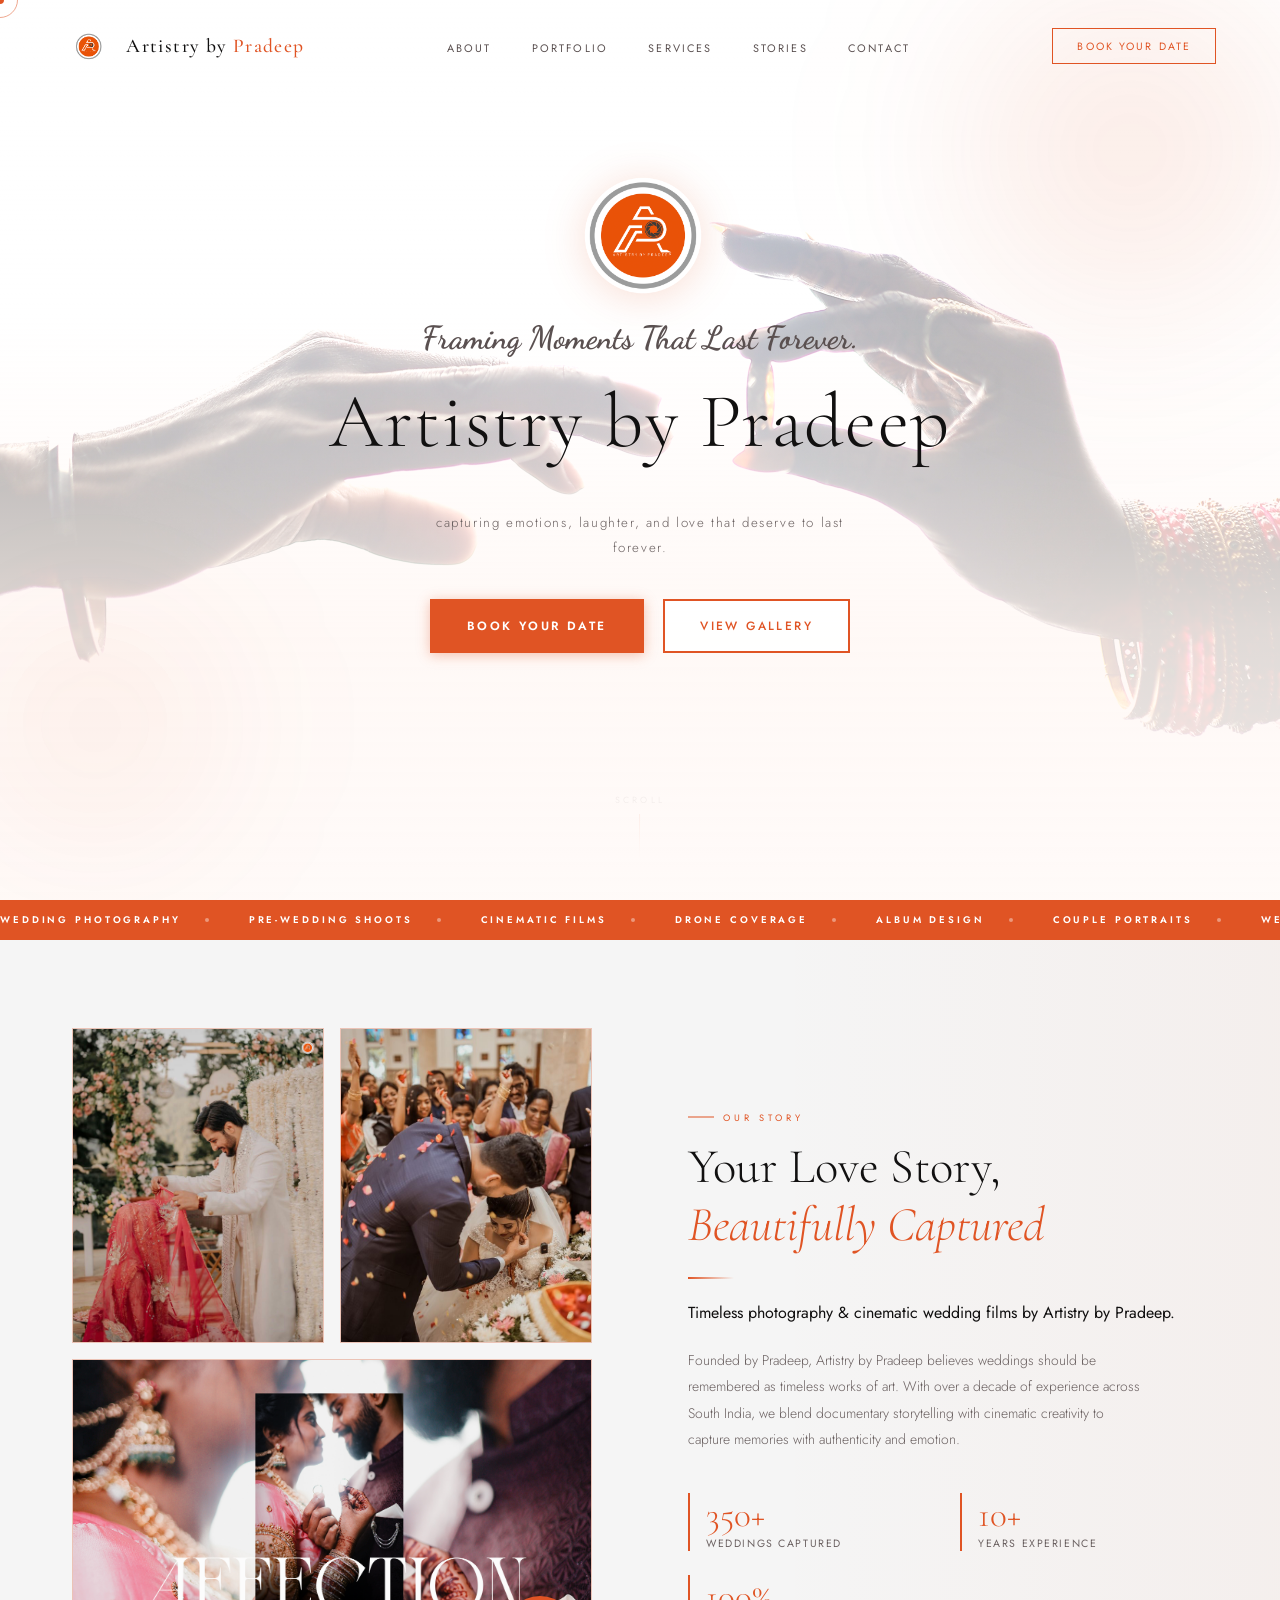
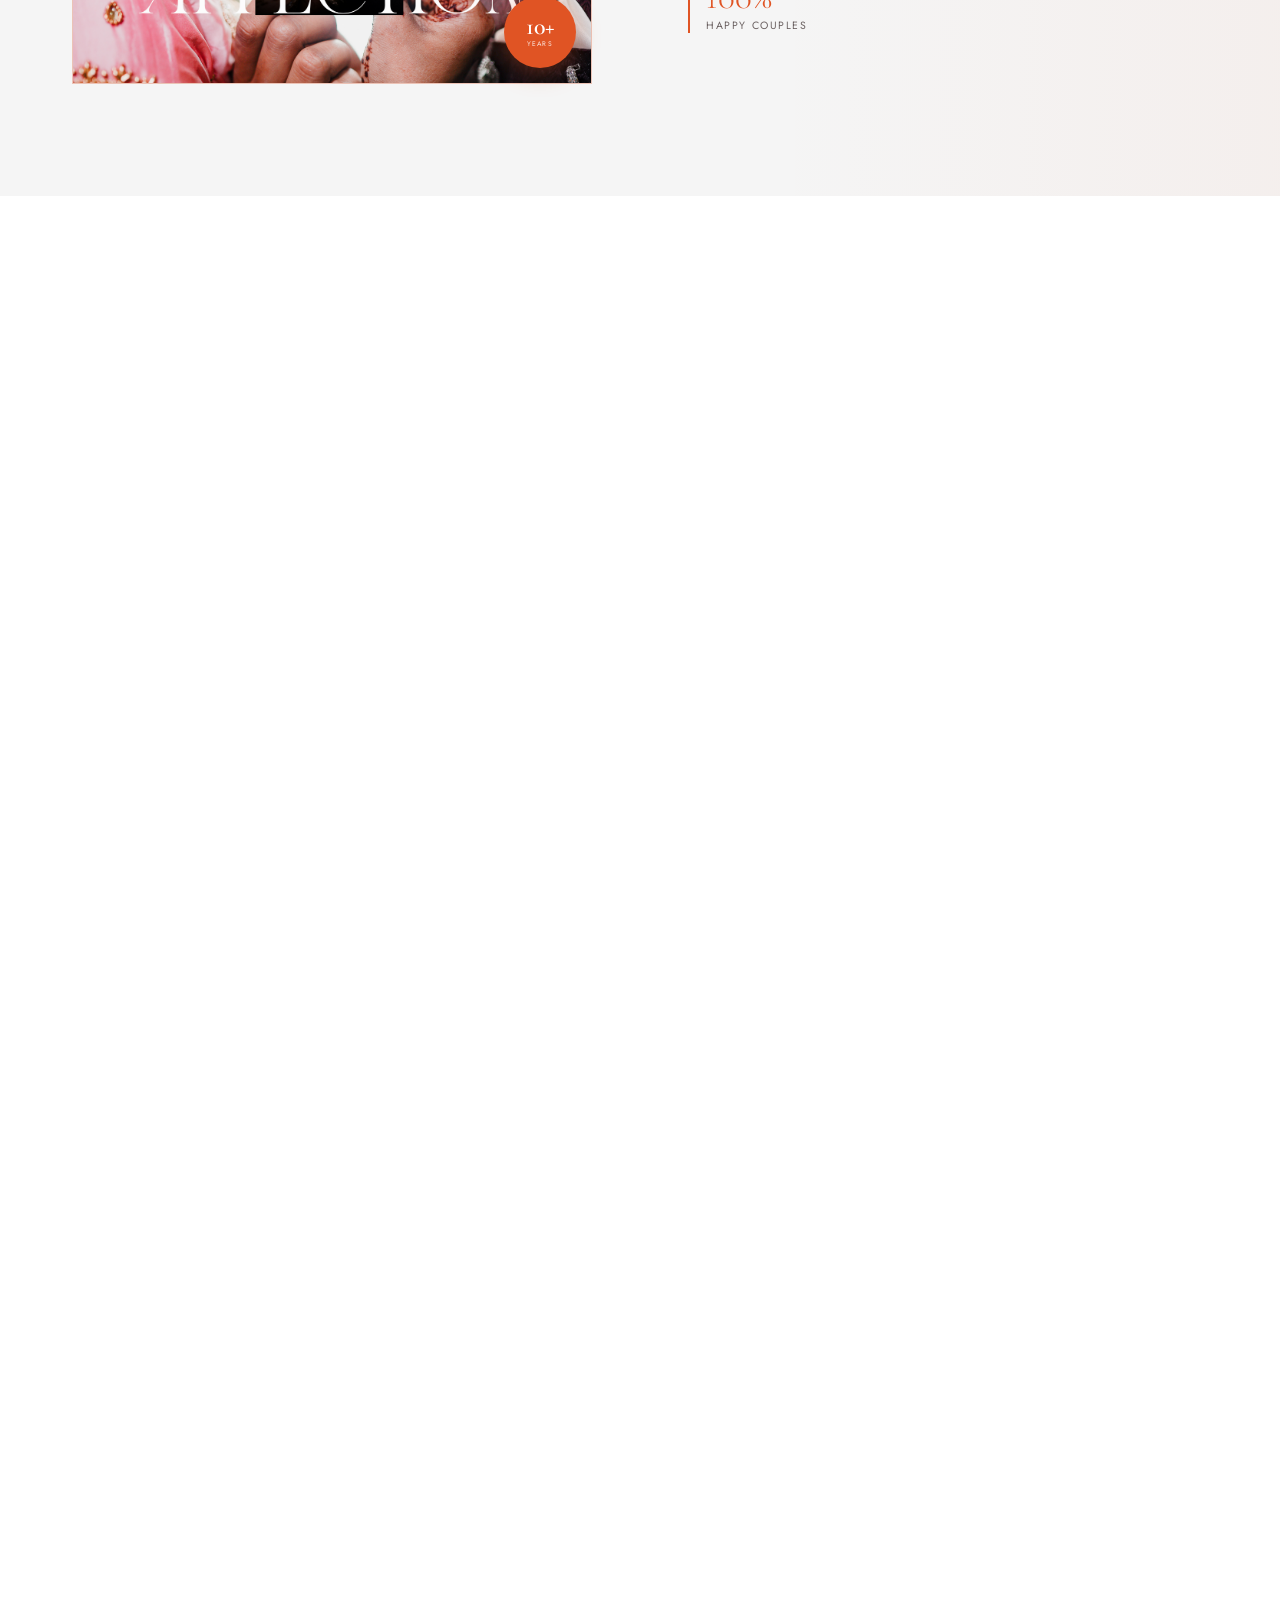
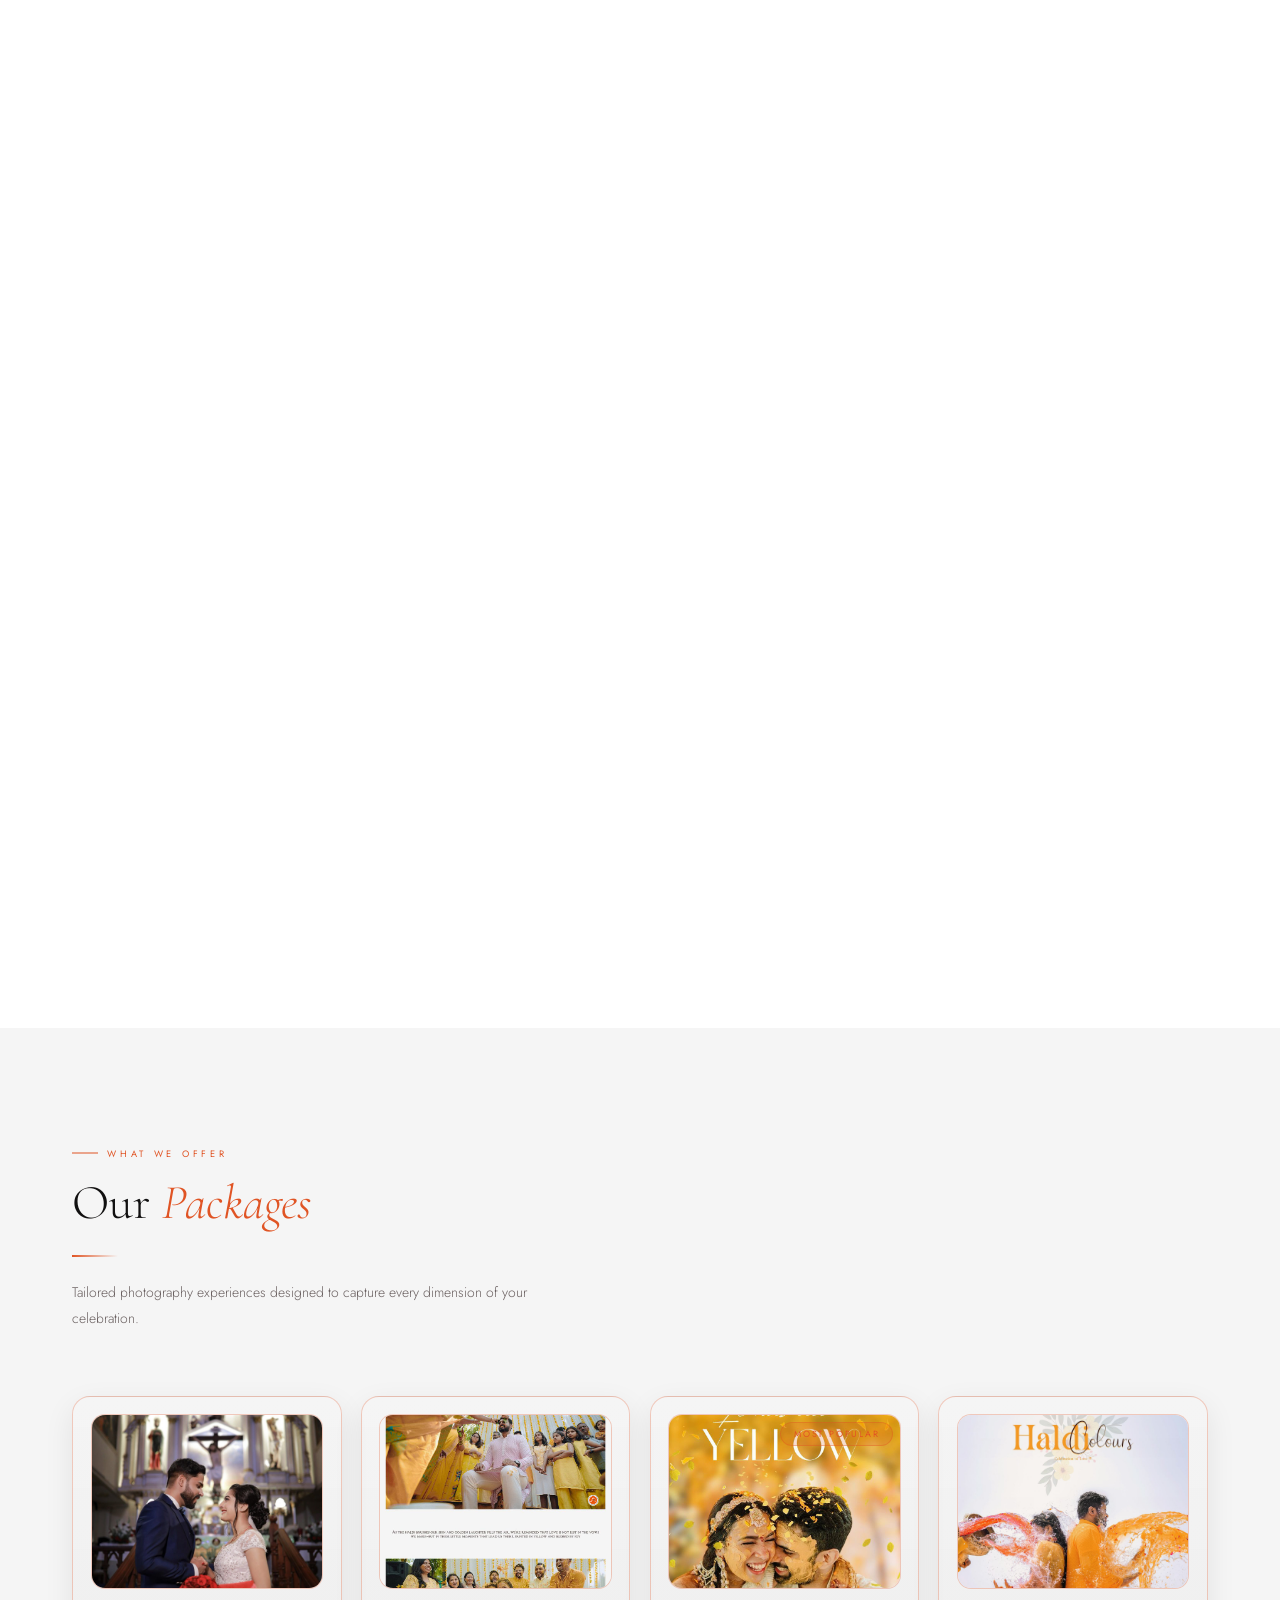
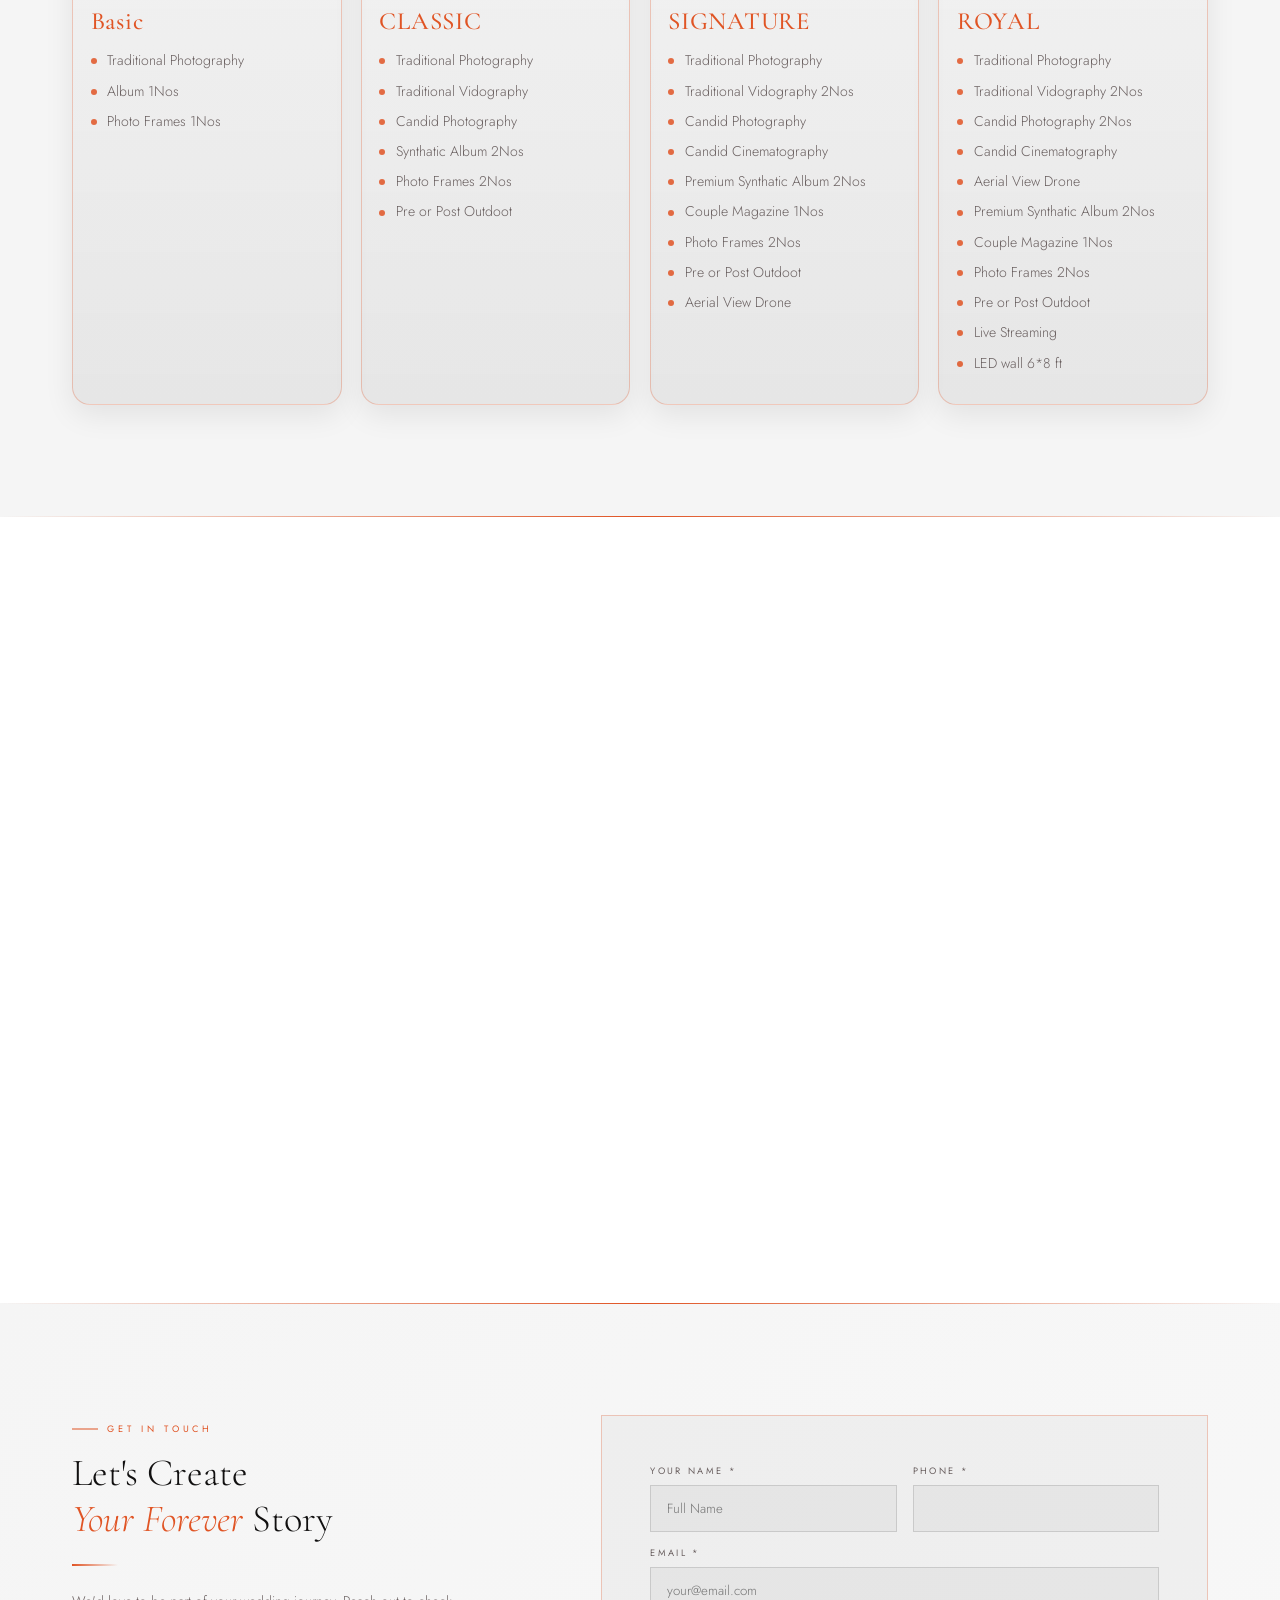
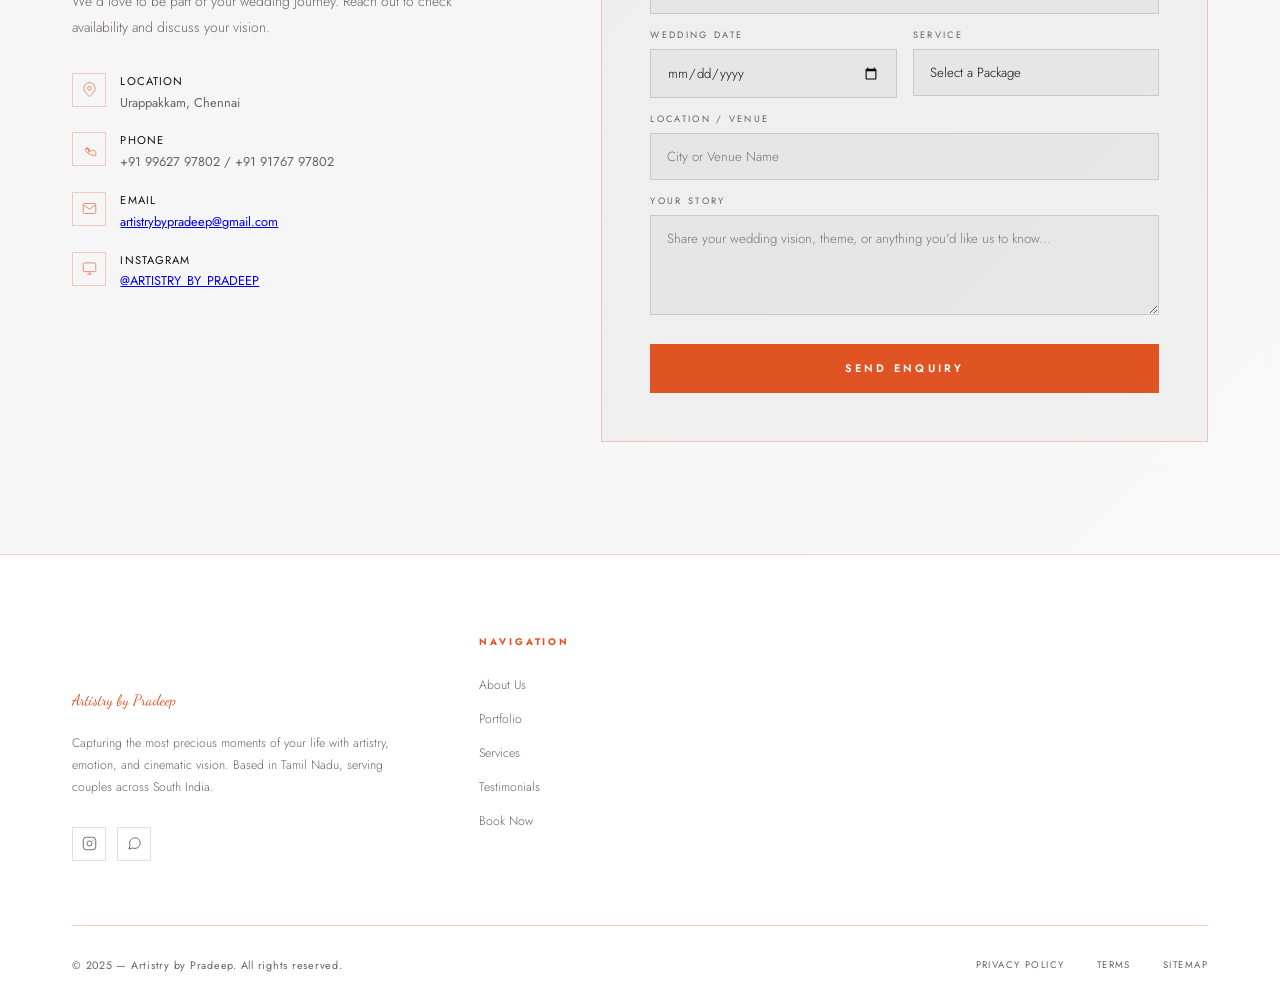
==== wedding_website/index.html @ 3c941525 "first commit" ====
<!DOCTYPE html>
<html lang="en">
<head>
  <meta charset="UTF-8"/>
  <meta name="viewport" content="width=device-width, initial-scale=1.0"/>
  <title>Artistry by Pradeep</title>
  <link rel="icon" type="image/png" href="assets/favicon-48x48.png" sizes="48x48">
  <link href="https://fonts.googleapis.com/css2?family=Cormorant+Garamond:ital,wght@0,300;0,400;0,500;0,600;1,300;1,400&family=Jost:wght@300;400;500;600&family=Dancing+Script:wght@600&display=swap" rel="stylesheet"/>
  <link rel="stylesheet" href="css/styles.css">
</head>
<body>

<!-- CURSOR -->
<div class="cursor" id="cursor">
  <div class="cursor-dot" id="cursorDot"></div>
  <div class="cursor-ring" id="cursorRing"></div>
</div>

<!-- LOADER -->
<div id="loader">
  <img class="loader-img" src="assets/logo.png" alt="Logo"/>
  <div class="loader-name">Artistry by Pradeep</div>
  <div class="loader-sub">Framing Moments That Last Forever.</div>
  <div class="loader-bar"><div class="loader-fill"></div></div>
</div>

<!-- NAV -->
<nav id="navbar">
  <a href="#hero" class="nav-logo">
    <img class="nav-logo-img" src="assets/logo.png" alt="Logo"/>
    <span class="nav-brand">Artistry by <span>Pradeep</span></span>
  </a>
  <ul class="nav-links">
    <li><a href="#about">About</a></li>
    <li><a href="#portfolio">Portfolio</a></li>
    <li><a href="#services">Services</a></li>
    <li><a href="#testimonials">Stories</a></li>
    <li><a href="#booking">Contact</a></li>
  </ul>
  <a href="#booking" class="nav-cta">Book Your Date</a>
  <div class="hamburger" id="hamburger"><span></span><span></span><span></span></div>
</nav>
<div class="mobile-menu" id="mobileMenu">
  <a href="#about" onclick="closeMobile()">About</a>
  <a href="#portfolio" onclick="closeMobile()">Portfolio</a>
  <a href="#services" onclick="closeMobile()">Services</a>
  <a href="#testimonials" onclick="closeMobile()">Stories</a>
  <a href="#booking" onclick="closeMobile()">Contact</a>
</div>

<!-- HERO -->
<section id="hero">
  <div class="hero-img">
    <img src="assets/IMAGE F.jpeg" alt="Wedding" 
         onerror="this.style.display='none';this.parentElement.style.background='linear-gradient(135deg,#fff5f2,#fef0eb)'"/>
  </div>
  <div class="hero-overlay"></div>
  <div class="hero-orb orb1"></div>
  <div class="hero-orb orb2"></div>
  <div class="hero-content">
    <div class="hero-logo-wrap">
      <img src="assets/logo.png" alt="Artistry by Pradeep Logo"/>
    </div>
    <h1 class="hero-title">Framing Moments That Last Forever.</h1>
    <div class="hero-script">Artistry by Pradeep</div>
    <br>
    <br>
    <p class="hero-sub"> capturing emotions, laughter, and love that deserve to last forever.</p>
    <div class="hero-btns">
      <a href="#booking" class="btn-primary">Book Your Date</a>
      <a href="#portfolio" class="btn-secondary">View Gallery</a>
    </div>
  </div>
  <div class="hero-scroll"><span>Scroll</span><div class="scroll-line"></div></div>
</section>

<!-- MARQUEE -->
<div class="marquee-strip">
  <div class="marquee-track">
    <div class="marquee-item">Wedding Photography <span class="marquee-dot"></span></div>
    <div class="marquee-item">Pre-Wedding Shoots <span class="marquee-dot"></span></div>
    <div class="marquee-item">Cinematic Films <span class="marquee-dot"></span></div>
    <div class="marquee-item">Drone Coverage <span class="marquee-dot"></span></div>
    <div class="marquee-item">Album Design <span class="marquee-dot"></span></div>
    <div class="marquee-item">Couple Portraits <span class="marquee-dot"></span></div>
    <div class="marquee-item">Wedding Photography <span class="marquee-dot"></span></div>
    <div class="marquee-item">Pre-Wedding Shoots <span class="marquee-dot"></span></div>
    <div class="marquee-item">Cinematic Films <span class="marquee-dot"></span></div>
    <div class="marquee-item">Drone Coverage <span class="marquee-dot"></span></div>
    <div class="marquee-item">Album Design <span class="marquee-dot"></span></div>
    <div class="marquee-item">Couple Portraits <span class="marquee-dot"></span></div>
  </div>
</div>

<!-- ABOUT -->
<section id="about">
  <div class="container">
    <div class="about-grid">
      <div class="about-images reveal-left">
        <div class="about-img-main">
          <img src="assets/55.jpg.jpeg" alt="Wedding portrait" loading="lazy"
               onerror="this.style.background='linear-gradient(135deg,#ffe8e0,#ffddd2)';this.style.width='100%';this.style.height='100%'"/>
        </div>
        <div class="about-img-accent">
          <img src="assets/51.jpg.jpeg" alt="Wedding moment" loading="lazy"
               onerror="this.style.background='linear-gradient(135deg,#f0e8e0,#e8ddd2)';this.style.width='100%';this.style.height='100%'"/>
        </div>
        <div class="about-img-portrait">
          <img src="assets/23.jpg.jpeg" alt="Portrait" loading="lazy"
               onerror="this.style.background='linear-gradient(135deg,#e8e0e0,#ddd5d0)';this.style.width='100%';this.style.height='100%'"/>
        </div>
        <div class="about-img-badge"><strong class="exp-years">10+</strong><span>Years</span></div>
      </div>
      <div class="reveal-right">
        <div class="section-tag">Our Story</div>
        <h2 class="section-title">Your Love Story,<br><em> Beautifully Captured</em></h2>
        <div class="section-divider"></div>
        Timeless photography & cinematic wedding films by Artistry by Pradeep.<br><br>
        <p class="section-sub" style="margin-bottom:1.2rem;">Founded by Pradeep, Artistry by Pradeep believes weddings should be remembered as timeless works of art. With over a decade of experience across South India, we blend documentary storytelling with cinematic creativity to capture memories with authenticity and emotion.</p>
        <div class="about-stats">
          <div class="stat-item"><div class="stat-num">350+</div><div class="stat-label">Weddings Captured</div></div>
          <div class="stat-item"><div class="stat-num exp-years">10+</div><div class="stat-label">Years Experience</div></div>
          <div class="stat-item"><div class="stat-num">100%</div><div class="stat-label">Happy Couples</div></div>
        </div>
      </div>
    </div>
  </div>
</section>

<!-- PORTFOLIO -->
<section id="portfolio">
  <div class="container-wide">
    <div class="container" style="padding-bottom:2.5rem;">
      <div class="reveal">
        <div class="section-tag">Our Work</div>
        <h2 class="section-title">Moments <em>Frozen</em> in Time</h2>
        <div class="section-divider"></div>
      </div>
    </div>
    <div class="gallery-grid reveal" style="transition-delay:.3s;">
      <div class="gallery-item gi-color-1" data-category="ceremony" onclick="openLightbox(0)">
        <img src="assets/32.jpg" alt="Sacred Vows" loading="lazy" onerror="this.remove()"/>
        <div class="gallery-zoom">+</div>
      </div>
      <div class="gallery-item gi-color-2" data-category="portrait" onclick="openLightbox(1)">
        <img src="assets/7.jpg" alt="Golden Hour" loading="lazy" onerror="this.remove()"/>
        <div class="gallery-zoom">+</div>
      </div>
      <div class="gallery-item gi-color-3" data-category="pre-wedding" onclick="openLightbox(2)">
        <img src="assets/53.jpg" alt="Sunset" loading="lazy" onerror="this.remove()"/>
        <div class="gallery-zoom">+</div>
      </div>
      <div class="gallery-item gi-color-4" data-category="reception" onclick="openLightbox(3)">
        <img src="assets/50.jpg" alt="First Dance" loading="lazy" onerror="this.remove()"/>
        <div class="gallery-zoom">+</div>
      </div>
      <div class="gallery-item gi-color-5" data-category="pre-wedding" onclick="openLightbox(4)">
        <img src="assets/9.jpg" alt="Beach" loading="lazy" onerror="this.remove()"/>
        <div class="gallery-zoom">+</div>
      </div>
      <div class="gallery-item gi-color-6" data-category="ceremony" onclick="openLightbox(16)">
        <img src="assets/3.jpg" alt="Rings" loading="lazy" onerror="this.remove()"/>
        <div class="gallery-zoom">+</div>
      </div>
      <div class="gallery-item gi-color-7" data-category="ceremony" onclick="openLightbox(6)">
        <img src='assets/1.jpg' alt="Floral" loading="lazy" onerror="this.remove()"/>
        <div class="gallery-zoom">+</div>
      </div>
      <div class="gallery-item gi-color-8" data-category="reception" onclick="openLightbox(7)">
        <img src="assets/6.jpg" alt="Candles" loading="lazy" onerror="this.remove()"/>
        <div class="gallery-zoom">+</div>
      </div>
      <div class="gallery-item gi-color-9" data-category="ceremony" onclick="openLightbox(8)">
        <img src="assets/36.jpg" alt="Rings" loading="lazy" onerror="this.remove()"/>
        <div class="gallery-zoom">+</div>
      </div>
      <div class="gallery-item gi-color-10" data-category="ceremony" onclick="openLightbox(14)">
        <img src="assets/4.jpg" alt="Rings" loading="lazy" onerror="this.remove()"/>
        <div class="gallery-zoom">+</div>
      </div>
      <div class="gallery-item gi-color-11" data-category="ceremony" onclick="openLightbox(9)">
        <img src="assets/8.jpg" alt="Rings" loading="lazy" onerror="this.remove()"/>
        <div class="gallery-zoom">+</div>
      </div>
      <div class="gallery-item gi-color-12" data-category="ceremony" onclick="openLightbox(10)">
        <img src="assets/38.jpg" alt="Rings" loading="lazy" onerror="this.remove()"/>
        <div class="gallery-zoom">+</div>
      </div>
      <div class="gallery-item gi-color-13" data-category="ceremony" onclick="openLightbox(11)">
        <img src="assets/24.jpg" alt="Rings" loading="lazy" onerror="this.remove()"/>
        <div class="gallery-zoom">+</div>
      </div>
      <div class="gallery-item gi-color-14" data-category="ceremony" onclick="openLightbox(13)">
        <img src="assets/52.jpg" alt="Rings" loading="lazy" onerror="this.remove()"/>
        <div class="gallery-zoom">+</div>
      </div>
      <div class="gallery-item gi-color-15" data-category="ceremony" onclick="openLightbox(12)">
        <img src="assets/45.jpg" alt="Rings" loading="lazy" onerror="this.onerror=null; this.src='assets/45.jpg';"/>
        <div class="gallery-zoom">+</div>
      </div>
      <div class="gallery-item gi-color-17" data-category="portrait" onclick="openLightbox(5)">
        <img src="assets/18.jpg" alt="Embrace" loading="lazy" onerror="this.remove()"/>
        <div class="gallery-zoom">+</div>
      </div>
    </div>
  </div>
</section>

<!-- LIGHTBOX -->
<div id="lightbox">
  <div class="lb-inner">
    <button class="lb-close" onclick="closeLightbox()">✕</button>
    <button class="lb-nav lb-prev" onclick="navLightbox(-1)">‹</button>
    <button class="lb-nav lb-next" onclick="navLightbox(1)">›</button>
    <div class="lb-image"><img id="lbImg" src="" alt=""/></div>
    <div class="lb-caption" id="lbCaption"></div>
  </div>
</div>

<!-- SERVICES -->
<section id="services">
  <div class="container">
    <div class="services-header">
      <div class="reveal">
        <div class="section-tag">What We Offer</div>
        <h2 class="section-title">Our <em>Packages</em></h2>
        <div class="section-divider"></div>
        <p class="section-sub">Tailored photography experiences designed to capture every dimension of your celebration.</p>
      </div>
    </div>
    <div class="services-grid reveal" style="transition-delay:.2s;">
      <div class="service-card">
        <div class="service-icon"><img src="assets/1.jpg" alt="Basic Package"></div>
        <div class="service-name">Basic</div>
        <div class="service-desc">
          <ul class="service-points">
            <li>Traditional Photography</li>
            <li>Album 1Nos</li>
            <li>Photo Frames 1Nos</li>
          </ul>
        </div>
      </div>
      <div class="service-card">
        <div class="service-icon"><img src="assets/2.jpg" alt="Classic Package"></div>
        <div class="service-name">CLASSIC</div>
        <div class="service-desc">
          <ul class="service-points">
            <li>Traditional Photography</li>
            <li>Traditional Vidography</li>
            <li>Candid Photography</li>
            <li>Synthatic Album 2Nos</li>
            <li>Photo Frames 2Nos</li>
            <li>Pre or Post Outdoot</li>
          </ul>
        </div>
      </div>
      <div class="service-card">
        <div class="service-tag">Most Popular</div>
        <div class="service-icon"><img src="assets/3.jpg" alt="Signature Package"></div>
        <div class="service-name">SIGNATURE</div>
        <div class="service-desc">
          <ul class="service-points">
            <li>Traditional Photography</li>
            <li>Traditional Vidography 2Nos</li>
            <li>Candid Photography</li>
            <li>Candid Cinematography</li>
            <li>Premium Synthatic Album 2Nos</li>
            <li>Couple Magazine 1Nos</li>
            <li>Photo Frames 2Nos</li>
            <li>Pre or Post Outdoot</li>
            <li>Aerial View Drone</li>
          </ul>
        </div>
      </div>
      <div class="service-card">
        <div class="service-icon"><img src="assets/4.jpg" alt="Royal Package"></div>
        <div class="service-name">ROYAL</div>
        <div class="service-desc">
          <ul class="service-points">
            <li>Traditional Photography</li>
            <li>Traditional Vidography 2Nos</li>
            <li>Candid Photography 2Nos</li>
            <li>Candid Cinematography</li>
            <li>Aerial View Drone</li>
            <li>Premium Synthatic Album 2Nos</li>
            <li>Couple Magazine 1Nos</li>
            <li>Photo Frames 2Nos</li>
            <li>Pre or Post Outdoot</li>
            <li>Live Streaming</li>
            <li>LED wall 6*8 ft</li>
          </ul>
        </div>
      </div>
    </div>
  </div>
</section>

<!-- TESTIMONIALS -->
<section id="testimonials">
  <div class="container">
    <div class="testimonials-inner" id="testimonialsInner">
      <div class="testimonials-left reveal-left">
        <div class="t-large-quote">"</div>
        <div class="section-tag">Customer Reviews</div>
        <h2 class="section-title">What Our <em>Couples</em> Say</h2>
        <div class="section-divider"></div>
        <p class="section-sub">Real stories from real couples we've had the honour of photographing.</p>
        <div style="margin-top:2rem;">
          <p style="font-size:.6rem;letter-spacing:.3em;text-transform:uppercase;color:var(--orange);margin-bottom:.8rem;">❖ Share Your Experience</p>
          <div style="display:inline-block;padding:10px;border:1.5px solid var(--border);background:#fff;">
            <img id="reviewQRCode" src="" alt="Scan to leave a review" style="width:150px;height:150px;display:block;"/>
          </div>
          <p style="font-size:.7rem;color:var(--gray);margin-top:.7rem;line-height:1.7;">
            Scan with your phone camera<br>to open the review form
          </p>
        </div>
      </div>
      <div class="testimonials-right" id="approvedReviewsList"></div>
    </div>
  </div>
</section>

<!-- BOOKING -->
<section id="booking">
  <div class="container">
    <div class="booking-grid">
      <div class="reveal-left">
        <div class="section-tag">Get In Touch</div>
        <h2 style="font-family:'Cormorant Garamond',serif;font-size:clamp(2rem,3vw,3rem);font-weight:300;color:var(--text);">Let's Create<br><em style="font-style:italic;color:var(--orange)">Your Forever</em> Story</h2>
        <div class="section-divider"></div>
        <p class="section-sub">We'd love to be part of your wedding journey. Reach out to check availability and discuss your vision.</p>
        <ul class="contact-list">
          <li><div class="c-icon"><svg viewBox="0 0 24 24"><path d="M21 10c0 7-9 13-9 13s-9-6-9-13a9 9 0 0 1 18 0z"/><circle cx="12" cy="10" r="3"/></svg></div><div class="c-text"><strong>Location</strong>Urappakkam, Chennai</div></li>
          <li><div class="c-icon"><svg viewBox="0 0 24 24"><path d="M22 16.92v3a2 2 0 0 1-2.18 2 19.79 19.79 0 0 1-8.63-3.07A19.5 19.5 0 0 1 4.69 12a2 2 0 0 1 1.72-2l3 .01a2 2 0 0 1 2 1.72c.127.96.361 1.903.7 2.81a2 2 0 0 1-.45 2.11L7.91 8.96a16 16 0 0 0 6 6l1.27-1.27a2 2 0 0 1 2.11-.45 12.84 12.84 0 0 0 2.81.7A2 2 0 0 1 22 16.92z"/></svg></div><div class="c-text"><strong>Phone</strong>+91 99627 97802 / +91 91767 97802</div></li>
          <li><div class="c-icon"><svg viewBox="0 0 24 24"><path d="M4 4h16c1.1 0 2 .9 2 2v12c0 1.1-.9 2-2 2H4c-1.1 0-2-.9-2-2V6c0-1.1.9-2 2-2z"/><polyline points="22,6 12,13 2,6"/></svg></div><div class="c-text"><strong>Email</strong><a href="mailto:artistrybypradeep@gmail.com">artistrybypradeep@gmail.com</a></div></li>
          <li><div class="c-icon"><svg viewBox="0 0 24 24"><rect x="2" y="3" width="20" height="14" rx="2"/><line x1="12" y1="17" x2="12" y2="21"/><line x1="8" y1="21" x2="16" y2="21"/></svg></div><div class="c-text"><strong>Instagram</strong><a href="https://www.instagram.com/ARTISTRY_BY_PRADEEP" target="_blank">@ARTISTRY_BY_PRADEEP</a></div></li>
        </ul>
      </div>
      <div class="reveal-right">
        <div class="booking-form">
          <form id="bookingForm" onsubmit="submitForm(event)" action="https://formsubmit.co/artistrybypradeep@gmail.com" method="POST">
            <input type="hidden" name="_subject" value="New Wedding Enquiry!">
            <input type="hidden" name="_captcha" value="false">
            <input type="hidden" name="_template" value="table">
            <div class="form-row">
              <div class="form-group"><label>Your Name *</label><input type="text" name="name" placeholder="Full Name" required/></div>
              <div class="form-group"><label>Phone *</label><input type="tel" name="phone" placeholder="" pattern="[0-9]{10}" maxlength="10" oninput="this.value = this.value.replace(/[^0-9]/g, '')" required/></div>
            </div>
            <div class="form-group"><label>Email *</label><input type="email" name="email" placeholder="your@email.com" required/></div>
            <div class="form-row">
              <div class="form-group"><label>Wedding Date</label><input type="date" name="wedding_date"/></div>
              <div class="form-group"><label>Service</label><select name="service"><option value="">Select a Package</option><option>Pre Wedding Shoot</option><option>Wedding Photography</option><option>Cinematic Film</option><option>Drone Coverage</option><option>Full Wedding Package</option></select></div>
            </div>
            <div class="form-group"><label>Location / Venue</label><input type="text" name="location" placeholder="City or Venue Name"/></div>
            <div class="form-group"><label>Your Story</label><textarea name="story" placeholder="Share your wedding vision, theme, or anything you'd like us to know..."></textarea></div>
            <button type="submit" class="btn-submit">Send Enquiry</button>
          </form>
          <div class="form-success" id="formSuccess">
            <svg viewBox="0 0 24 24" width="48" height="48" stroke-width="1.5"><path d="M22 11.08V12a10 10 0 1 1-5.93-9.14"/><polyline points="22 4 12 14.01 9 11.01"/></svg>
            <div style="font-family:'Cormorant Garamond',serif;font-size:1.8rem;font-weight:300;color:var(--text);margin-bottom:.5rem;">Thank You!</div>
            <div style="font-size:.78rem;color:var(--gray);">We'll get back to you within 24 hours.</div>
          </div>
        </div>
      </div>
    </div>
  </div>
</section>

<!-- FOOTER -->
<footer>
  <div class="container">
    <div class="footer-grid">
      <div>
        <div class="footer-logo-row">
          <img src="assets/logo.png" alt="Logo"/>
        </div>
        <div class="footer-tagline">Artistry by Pradeep</div>
        <p class="footer-desc">Capturing the most precious moments of your life with artistry, emotion, and cinematic vision. Based in Tamil Nadu, serving couples across South India.</p>
        <div class="footer-social">
          <a href="https://www.instagram.com/artistry_by_pradeep?igsh=MWFsMm1nczR0MjE1eg==" target="_blank" class="social-link"><svg width="15" height="15" viewBox="0 0 24 24" fill="none" stroke="currentColor" stroke-width="1.5"><rect x="2" y="2" width="20" height="20" rx="5"/><circle cx="12" cy="12" r="4"/><circle cx="17.5" cy="6.5" r="1" fill="currentColor" stroke="none"/></svg></a>
          <a href="https://wa.me/9176797802?text=Hello%20I%20want%20to%20book%20a%20photoshoot!" class="social-link"><svg width="15" height="15" viewBox="0 0 24 24" fill="none" stroke="currentColor" stroke-width="1.5"><path d="M21 11.5a8.38 8.38 0 0 1-.9 3.8 8.5 8.5 0 0 1-7.6 4.7 8.38 8.38 0 0 1-3.8-.9L3 21l1.9-5.7a8.38 8.38 0 0 1-.9-3.8 8.5 8.5 0 0 1 4.7-7.6 8.38 8.38 0 0 1 3.8-.9h.5a8.48 8.48 0 0 1 8 8v.5z"/></svg></a>
        </div>
      </div>
      <div class="footer-col"><h4>Navigation</h4><ul class="footer-links"><li><a href="#about">About Us</a></li><li><a href="#portfolio">Portfolio</a></li><li><a href="#services">Services</a></li><li><a href="#testimonials">Testimonials</a></li><li><a href="#booking">Book Now</a></li></ul></div>
    </div>
    <div class="footer-bottom">
      <div class="footer-copy">© 2025 <a href="#"></a> — Artistry by Pradeep. All rights reserved.</div>
      <div class="footer-legal"><a href="#">Privacy Policy</a><a href="#">Terms</a><a href="#">Sitemap</a></div>
    </div>
  </div>
</footer>

<script data-cfasync="false" src="/cdn-cgi/scripts/5c5dd728/cloudflare-static/email-decode.min.js"></script>
<script src="js/main.js"></script>
</body>
</html>
---- wedding_website/css/styles.css ----
/* Wedding Website Styles - Artistry by Pradeep */

:root{
  --orange:#e05424; --orange-dark:#c04418; --black:#111010;
  --charcoal:#f5f5f5; --dark:#eeeeee; --ivory:#111010;
  --white:#ffffff; --gray:#6a6060; --gray-light:#5a5050;
  --bg:#ffffff; --bg-alt:#f8f8f8; --text:#111010;
  --border:rgba(224,84,36,.28); --transition:.45s cubic-bezier(.4,0,.2,1);
}

*,*::before,*::after{margin:0;padding:0;box-sizing:border-box}
html{scroll-behavior:smooth}
body{font-family:'Jost',sans-serif;background:var(--bg);color:var(--text);overflow-x:hidden;cursor:none}

/* CURSOR */
.cursor{position:fixed;top:0;left:0;pointer-events:none;z-index:99999}
.cursor-dot{width:8px;height:8px;background:var(--orange);border-radius:50%;position:absolute;transform:translate(-50%,-50%);transition:width .2s,height .2s}
.cursor-ring{width:36px;height:36px;border:1.5px solid rgba(224,84,36,.5);border-radius:50%;position:absolute;transform:translate(-50%,-50%)}

/* SCROLLBAR */
::-webkit-scrollbar{width:3px}
::-webkit-scrollbar-track{background:var(--bg)}
::-webkit-scrollbar-thumb{background:var(--orange);border-radius:2px}

/* LOADER */
#loader{position:fixed;inset:0;z-index:9999;background:var(--bg);display:flex;flex-direction:column;align-items:center;justify-content:center;transition:opacity .8s,visibility .8s}
#loader.hidden{opacity:0;visibility:hidden}
.loader-img{width:110px;height:110px;border-radius:50%;object-fit:contain;animation:fadeIn 1s forwards}
.loader-name{font-family:'Cormorant Garamond',serif;font-size:clamp(1.6rem,4vw,2.5rem);font-weight:300;letter-spacing:.25em;color:var(--text);margin-top:1.2rem;animation:fadeIn 1.3s forwards}
.loader-sub{font-size:.62rem;letter-spacing:.5em;text-transform:uppercase;color:var(--orange);margin-top:.4rem;animation:fadeIn 1.6s forwards}
.loader-bar{width:110px;height:1px;background:rgba(0,0,0,.12);margin-top:1.8rem;overflow:hidden;position:relative}
.loader-fill{position:absolute;inset:0;background:var(--orange);animation:fillBar 2.4s ease forwards}

/* NAV */
nav{position:fixed;top:0;left:0;right:0;z-index:1000;padding:1.4rem 4rem;display:flex;align-items:center;justify-content:space-between;transition:all .4s}
nav.scrolled{background:rgba(255,255,255,.96);backdrop-filter:blur(20px);padding:1rem 4rem;border-bottom:1px solid var(--border)}
.nav-logo{display:flex;align-items:center;gap:.9rem;text-decoration:none}
.nav-logo-img{max-width:48px;max-height:48px;width:48px;height:48px;object-fit:contain;display:block;border-radius:50%}
.nav-brand{font-family:'Cormorant Garamond',serif;font-size:1.22rem;font-weight:500;letter-spacing:.07em;color:var(--text)}
.nav-brand span{color:var(--orange)}
.nav-links{display:flex;gap:2.5rem;list-style:none}
.nav-links a{font-size:.68rem;font-weight:400;letter-spacing:.2em;text-transform:uppercase;color:var(--gray-light);text-decoration:none;position:relative;padding-bottom:4px;transition:color var(--transition)}
.nav-links a::after{content:'';position:absolute;bottom:0;left:0;width:0;height:1px;background:var(--orange);transition:width var(--transition)}
.nav-links a:hover{color:var(--orange)}
.nav-links a:hover::after{width:100%}
.nav-cta{font-size:.66rem;letter-spacing:.2em;text-transform:uppercase;padding:.6rem 1.5rem;border:1.5px solid var(--orange);color:var(--orange);text-decoration:none;transition:all var(--transition)}
.nav-cta:hover{background:var(--orange);color:var(--white)}
.hamburger{display:none;flex-direction:column;gap:5px;cursor:pointer}
.hamburger span{width:24px;height:1px;background:var(--text);transition:all .3s}
.mobile-menu{display:none;position:fixed;inset:0;background:rgba(255,255,255,.98);z-index:999;flex-direction:column;align-items:center;justify-content:center;gap:2.5rem}
.mobile-menu.open{display:flex}
.mobile-menu a{font-family:'Cormorant Garamond',serif;font-size:2.4rem;font-weight:300;color:var(--text);text-decoration:none;letter-spacing:.1em;transition:color .3s}
.mobile-menu a:hover{color:var(--orange)}

/* HERO */
#hero{min-height:100vh;position:relative;display:flex;align-items:center;justify-content:center;overflow:hidden;padding:90px 0 }
.hero-img{position:absolute;inset:0;z-index:0}
.hero-img img{width:100%;height:100%;object-fit:cover;object-position:center}
.hero-overlay{position:absolute;inset:0;background:linear-gradient(180deg,rgba(255,255,255,.4) 0%,rgba(255,255,255,.65) 35%,rgba(255,248,245,.88) 70%,rgba(255,250,248,.95) 100%);z-index:1}
.hero-orb{position:absolute;border-radius:50%;filter:blur(80px);pointer-events:none;z-index:1}
.orb1{width:500px;height:500px;background:radial-gradient(circle,rgba(224,84,36,.15) 0%,transparent 70%);top:-100px;right:-100px;animation:drift 8s ease-in-out infinite alternate}
.orb2{width:350px;height:350px;background:radial-gradient(circle,rgba(224,84,36,.1) 0%,transparent 70%);bottom:0;left:-80px;animation:drift 11s ease-in-out infinite alternate-reverse}
.hero-content{position:relative;z-index:10;text-align:center;max-width:900px;margin-top:0;isolation:isolate}
.hero-eyebrow{font-size:.6rem;letter-spacing:.5em;text-transform:uppercase;color:var(--orange);margin-bottom:1.4rem;opacity:0;animation:slideUp 1s ease .5s forwards}
.hero-logo-wrap{margin-bottom:1.2rem;opacity:0;animation:slideUp 1s ease .7s forwards}
.hero-logo-wrap img{max-width:200px;max-height:200px;width:auto;height:auto;object-fit:contain;display:block;margin:0 auto;filter:drop-shadow(0 4px 20px rgba(224,84,36,.2));border-radius:50%;mix-blend-mode:lighten}
.hero-title{font-family:'Dancing Script',cursive;font-size:clamp(1.3rem,2.8vw,2rem);color:var(--gray-light);margin:.8rem 0 1.4rem;opacity:0;animation:slideUp 1s ease 1.2s forwards}
.hero-title em{font-style:italic;color:var(--orange)}
.hero-script{font-family:'Cormorant Garamond',serif;font-size:clamp(2.2rem,6vw,4.8rem);font-weight:300;line-height:1.1;color:var(--text);letter-spacing:.02em;opacity:0;animation:slideUp 1s ease .9s forwards}
.hero-sub{font-size:.83rem;letter-spacing:.12em;color:var(--gray);line-height:1.9;max-width:460px;margin:0 auto 2.4rem;font-weight:300;opacity:0;animation:slideUp 1s ease 1.5s forwards}
.hero-btns{display:flex;gap:1.2rem;justify-content:center;flex-wrap:wrap;opacity:0;animation:slideUp 1s ease 1.8s forwards;position:relative;z-index:5;margin-bottom:5rem}
.btn-primary{display:inline-block;padding:1rem 2.2rem;background:var(--orange);color:var(--white) !important;font-size:.75rem;font-weight:600;letter-spacing:.2em;text-transform:uppercase;text-decoration:none;transition:all var(--transition);position:relative;z-index:5;border:2px solid var(--orange);box-shadow:0 2px 12px rgba(224,84,36,.35)}
.btn-primary:hover{background:var(--orange-dark);color:var(--white) !important;box-shadow:0 4px 20px rgba(224,84,36,.45)}
.btn-secondary{display:inline-block;padding:1rem 2.2rem;border:2px solid var(--orange);color:var(--orange) !important;background:rgba(255,255,255,.9);font-size:.75rem;font-weight:500;letter-spacing:.2em;text-transform:uppercase;text-decoration:none;transition:all var(--transition);position:relative;z-index:5}
.btn-secondary:hover{border-color:var(--orange-dark);color:var(--orange-dark) !important;background:var(--white)}
.hero-scroll{position:absolute;bottom:2.5rem;left:50%;transform:translateX(-50%);display:flex;flex-direction:column;align-items:center;gap:.5rem;opacity:0;animation:fadeIn 1s ease 2.3s forwards}
.hero-scroll span{font-size:.56rem;letter-spacing:.35em;text-transform:uppercase;color:var(--gray)}
.scroll-line{width:1px;height:46px;background:linear-gradient(to bottom,var(--orange),transparent);animation:scrollLine 2s ease-in-out infinite}

/* SHARED */
section{padding:7rem 0}
.container{max-width:1200px;margin:0 auto;padding:0 2rem}
.container-wide{max-width:1400px;margin:0 auto;padding:0 2rem}
.section-tag{display:inline-block;font-size:.58rem;letter-spacing:.4em;text-transform:uppercase;color:var(--orange);margin-bottom:.9rem;position:relative;padding-left:2.2rem}
.section-tag::before{content:'';position:absolute;left:0;top:50%;transform:translateY(-50%);width:1.6rem;height:1px;background:var(--orange)}
.section-title{font-family:'Cormorant Garamond',serif;font-size:clamp(2rem,3.8vw,3.2rem);font-weight:300;line-height:1.2;color:var(--text)}
.section-title em{font-style:italic;color:var(--orange)}
.section-divider{width:46px;height:1.5px;background:linear-gradient(to right,var(--orange),transparent);margin:1.4rem 0}
.section-sub{font-size:.87rem;color:var(--gray);line-height:1.9;font-weight:300;max-width:460px}
.reveal{opacity:0;transform:translateY(26px);transition:opacity .8s ease,transform .8s ease}
.reveal.visible{opacity:1;transform:translateY(0)}
.reveal-left{opacity:0;transform:translateX(-36px);transition:opacity .8s ease,transform .8s ease}
.reveal-left.visible{opacity:1;transform:translateX(0)}
.reveal-right{opacity:0;transform:translateX(36px);transition:opacity .8s ease,transform .8s ease}
.reveal-right.visible{opacity:1;transform:translateX(0)}

/* MARQUEE */
.marquee-strip{background:var(--orange);overflow:hidden;padding:.82rem 0}
.marquee-track{display:flex;gap:2.5rem;animation:marquee 22s linear infinite;width:max-content}
.marquee-item{font-size:.6rem;letter-spacing:.3em;text-transform:uppercase;color:var(--white);font-weight:600;white-space:nowrap;display:flex;align-items:center;gap:1.5rem}
.marquee-dot{width:4px;height:4px;border-radius:50%;background:rgba(255,255,255,.4)}

/* ABOUT */
#about{background:var(--charcoal);position:relative;overflow:hidden}
#about::before{content:'';position:absolute;top:0;right:0;width:40%;height:100%;background:linear-gradient(to left,rgba(224,84,36,.04),transparent);pointer-events:none}
.about-grid{display:grid;grid-template-columns:1fr 1fr;gap:6rem;align-items:center}
.about-images{position:relative;display:grid;grid-template-columns:1fr 1fr;grid-template-rows:auto auto;gap:1rem;max-width:100%;align-content:start;margin-top:-1.5rem}
.about-img-main,.about-img-accent{position:relative;overflow:hidden;border:1px solid var(--border);aspect-ratio:4/5;background:var(--dark)}
.about-img-main img,.about-img-accent img{width:100%;height:100%;object-fit:cover;transition:transform .6s ease;display:block}
.about-img-main:hover img,.about-img-accent:hover img{transform:scale(1.05)}
.about-img-portrait{grid-column:1 / -1;position:relative;overflow:hidden;border:1px solid var(--border);aspect-ratio:16/10;max-width:520px;margin:0 auto;background:var(--dark)}
.about-img-portrait img{width:100%;height:100%;object-fit:cover;transition:transform .6s ease;display:block}
.about-img-portrait:hover img{transform:scale(1.03)}
.about-img-badge{position:absolute;bottom:1rem;right:1rem;width:72px;height:72px;background:var(--orange);border-radius:50%;display:flex;flex-direction:column;align-items:center;justify-content:center;z-index:2;box-shadow:0 4px 24px rgba(224,84,36,.4)}
.about-img-badge strong{font-family:'Cormorant Garamond',serif;font-size:1.5rem;font-weight:600;color:var(--white);line-height:1}
.about-img-badge span{font-size:.42rem;letter-spacing:.15em;text-transform:uppercase;color:rgba(255,255,255,.85)}
.about-stats{display:grid;grid-template-columns:1fr 1fr;gap:1.5rem;margin-top:2.5rem}
.stat-item{border-left:2px solid var(--orange);padding-left:1rem}
.stat-num{font-family:'Cormorant Garamond',serif;font-size:2.2rem;font-weight:300;color:var(--orange)}
.stat-label{font-size:.66rem;letter-spacing:.15em;text-transform:uppercase;color:var(--gray)}

/* GALLERY */
#portfolio{background:var(--bg)}

/* GALLERY GRID — photo cards */
.gallery-grid{column-count:3;column-gap:6px}
.gallery-item{position:relative;overflow:hidden;cursor:pointer;background:var(--charcoal);break-inside:avoid;margin:0 0 6px}
.gallery-item img{
  width:100%;
  height:auto;
  object-fit:contain;
  display:block;
  transition:transform .6s ease,filter .3s ease;
  image-rendering:auto;
  -webkit-transform:translateZ(0);
  transform:translateZ(0);
  filter:contrast(.94) brightness(1.04);
}
.gallery-item:hover img{transform:scale(1.03)}
.gallery-overlay{position:absolute;inset:0;background:linear-gradient(to top,rgba(0,0,0,.55) 0%,transparent 55%);opacity:0;transition:opacity .4s;display:flex;align-items:flex-end;padding:1.1rem}
.gallery-item:hover .gallery-overlay{opacity:1}
.got-cat{font-size:.52rem;letter-spacing:.3em;text-transform:uppercase;color:var(--orange);margin-bottom:.2rem}
.got-title{font-family:'Cormorant Garamond',serif;font-size:.95rem;color:var(--white)}
.gallery-zoom{position:absolute;top:50%;left:50%;transform:translate(-50%,-50%) scale(0);width:42px;height:42px;border:1px solid rgba(255,255,255,.5);border-radius:50%;display:flex;align-items:center;justify-content:center;color:white;font-size:1.1rem;transition:transform .3s}
.gallery-item:hover .gallery-zoom{transform:translate(-50%,-50%) scale(1)}
.gallery-item::after{
  content:'';
  position:absolute;
  inset:0;
  background:radial-gradient(circle at 50% 50%,rgba(255,255,255,.16),transparent 55%);
  mix-blend-mode:soft-light;
  pointer-events:none;
}
.gi-color-1{background:linear-gradient(135deg,#ffe8e0,#ffddd2)}
.gi-color-2{background:linear-gradient(135deg,#e8f0e0,#dde8d2)}
.gi-color-3{background:linear-gradient(135deg,#f0e8e0,#e8ddd2)}
.gi-color-4{background:linear-gradient(135deg,#f0e0e8,#e8d2de)}
.gi-color-5{background:linear-gradient(135deg,#f0e0e0,#e8d2d2)}
.gi-color-6{background:linear-gradient(135deg,#e0f0f0,#d2e8e8)}
.gi-color-7{background:linear-gradient(135deg,#e8e0f0,#ded2e8)}
.gi-color-8{background:linear-gradient(135deg,#f0e8e0,#e8ddd2)}
.gi-color-9{background:linear-gradient(135deg,#f0e0e0,#e8d5d5)}
.gi-color-10{background:linear-gradient(135deg,#ffe8e0,#ffddd2)}
.gi-color-11{background:linear-gradient(135deg,#e8f0e0,#dde8d2)}
.gi-color-12{background:linear-gradient(135deg,#f0e8e0,#e8ddd2)}
.gi-color-13{background:linear-gradient(135deg,#f0e0e8,#e8d2de)}
.gi-color-14{background:linear-gradient(135deg,#f0e0e0,#e8d2d2)}
.gi-color-15{background:linear-gradient(135deg,#e0f0f0,#d2e8e8)}
.gi-color-17{background:linear-gradient(135deg,#e8e0f0,#ded2e8)}

/* LIGHTBOX */
#lightbox{display:none;position:fixed;inset:0;background:rgba(0,0,0,.96);z-index:9000;align-items:center;justify-content:center}
#lightbox.open{display:flex}
.lb-inner{
  position:relative;
  margin:0 auto;
  max-width:90vw;
  display:inline-block;
}
.lb-image{
  display:flex;
  justify-content:center;
  align-items:center;
  background:rgba(0,0,0,.5);
  border:1px solid var(--border);
  overflow:hidden;
}
.lb-image img{
  max-width:90vw;
  max-height:80vh;
  width:auto;
  height:auto;
  object-fit:contain;
  display:block;
}
.lb-close{position:absolute;top:-50px;right:0;width:40px;height:40px;border:1px solid rgba(255,255,255,.25);background:transparent;cursor:pointer;display:flex;align-items:center;justify-content:center;color:var(--white);font-size:1.1rem;transition:all .3s}
.lb-close:hover{border-color:var(--orange);color:var(--orange)}
.lb-nav{position:absolute;top:50%;transform:translateY(-50%);width:42px;height:42px;border:1px solid rgba(255,255,255,.2);background:transparent;cursor:pointer;display:flex;align-items:center;justify-content:center;color:var(--white);font-size:1.3rem;transition:all .3s}
.lb-nav:hover{border-color:var(--orange);color:var(--orange)}
.lb-prev{left:-58px}.lb-next{right:-58px}
.lb-caption{text-align:center;margin-top:1rem;font-family:'Cormorant Garamond',serif;font-size:.95rem;color:var(--gray)}

/* SERVICES */
#services{background:var(--charcoal);position:relative}
#services::after{content:'';position:absolute;bottom:0;left:0;right:0;height:1px;background:linear-gradient(to right,transparent,var(--orange),transparent)}
.services-header{display:flex;justify-content:space-between;align-items:flex-end;margin-bottom:4rem;flex-wrap:wrap;gap:2rem}
.services-grid{display:grid;grid-template-columns:repeat(auto-fit,minmax(240px,1fr));gap:1.2rem}
.service-card{background:linear-gradient(180deg,rgba(255,255,255,.02),rgba(0,0,0,.06));border:1px solid var(--border);border-radius:18px;padding:1.1rem 1.1rem 1.4rem;transition:all var(--transition);position:relative;overflow:hidden;box-shadow:0 10px 30px rgba(0,0,0,.08)}
.service-card::before{content:'';position:absolute;bottom:0;left:0;right:0;height:2px;background:var(--orange);transform:scaleX(0);transition:transform .4s}
.service-card:hover{background:rgba(224,84,36,.04);transform:translateY(-6px);border-color:rgba(224,84,36,.3)}
.service-card:hover::before{transform:scaleX(1)}
.service-icon{width:100%;aspect-ratio:4/3;border:1px solid var(--border);display:flex;align-items:center;justify-content:center;margin-bottom:1.05rem;transition:border-color .3s,transform .35s;overflow:hidden;border-radius:14px;background:rgba(255,255,255,.02);}
.service-card:hover .service-icon{border-color:var(--orange)}
.service-card:hover .service-icon{transform:scale(1.02)}
.service-icon img{width:100%;height:100%;object-fit:cover;display:block;}
.service-icon svg{width:20px;height:20px;stroke:var(--orange);fill:none}
.service-name{font-family:'Cormorant Garamond',serif;font-size:1.55rem;font-weight:500;color:var(--orange);margin-bottom:.8rem;letter-spacing:.03em}
.service-desc{margin-bottom:.4rem}
.service-points{list-style:none;margin:0;padding:0;display:flex;flex-direction:column;gap:.35rem}
.service-points li{font-size:.88rem;color:var(--gray);line-height:1.75;font-weight:300;padding-left:1.05rem;position:relative}
.service-points li::before{content:'';position:absolute;left:0;top:.72em;width:6px;height:6px;border-radius:50%;background:var(--orange);opacity:.85}
.service-price{font-family:'Cormorant Garamond',serif;font-size:1.5rem;font-weight:300;color:var(--orange)}
.service-price span{font-family:'Jost',sans-serif;font-size:.6rem;letter-spacing:.15em;text-transform:uppercase;color:var(--gray);margin-left:.3rem}
.service-tag{position:absolute;top:1.55rem;right:1.55rem;font-size:.56rem;letter-spacing:.2em;text-transform:uppercase;padding:.3rem .8rem;background:rgba(224,84,36,.18);border:1px solid rgba(224,84,36,.35);color:var(--orange);border-radius:999px}

/* TESTIMONIALS */
#testimonials{background:var(--bg)}
.testimonials-inner{display:grid;grid-template-columns:280px 1fr;gap:6rem;align-items:center}
.testimonials-inner.only-qr{grid-template-columns:1fr}
.testimonials-left{position:sticky;top:30vh}
.t-large-quote{font-family:'Cormorant Garamond',serif;font-size:11rem;line-height:.8;color:rgba(224,84,36,.08);margin-bottom:-1.5rem}
.testimonials-right{display:flex;flex-direction:column;gap:1.8rem}
.testimonial-card{background:var(--charcoal);padding:2.3rem;border:1px solid transparent;transition:all .4s;position:relative}
.testimonial-card:hover{border-color:var(--border);transform:translateX(8px)}
.testimonial-card::before{content:'';position:absolute;left:-1px;top:20%;height:60%;width:2px;background:var(--orange);transform:scaleY(0);transition:transform .4s}
.testimonial-card:hover::before{transform:scaleY(1)}
.t-stars{color:var(--orange);margin-bottom:.9rem;letter-spacing:.15em}
.t-text{font-family:'Cormorant Garamond',serif;font-size:1.15rem;font-weight:300;line-height:1.7;color:var(--text);font-style:italic;margin-bottom:1.4rem}
.t-author{display:flex;align-items:center;gap:.9rem}
.t-avatar{width:42px;height:42px;border-radius:50%;background:var(--dark);border:1.5px solid var(--border);display:flex;align-items:center;justify-content:center;font-family:'Cormorant Garamond',serif;font-size:1.05rem;color:var(--orange)}
.t-name{font-size:.77rem;font-weight:500;color:var(--text)}
.t-date{font-size:.6rem;color:var(--gray);margin-top:2px}

/* BOOKING */
#booking{background:linear-gradient(135deg,var(--charcoal) 0%,var(--bg-alt) 100%);position:relative}
#booking::before{content:'';position:absolute;top:0;left:0;right:0;height:1px;background:linear-gradient(to right,transparent,var(--orange),transparent)}
.booking-grid{display:grid;grid-template-columns:1fr 1.4fr;gap:6rem;align-items:start}
.contact-list{list-style:none;margin-top:2rem;display:flex;flex-direction:column;gap:1.2rem}
.contact-list li{display:flex;align-items:flex-start;gap:.9rem}
.c-icon{width:34px;height:34px;flex-shrink:0;border:1px solid var(--border);display:flex;align-items:center;justify-content:center}
.c-icon svg{width:15px;height:15px;stroke:var(--orange);fill:none}
.c-text{font-size:.8rem;color:var(--gray);line-height:1.6}
.c-text strong{display:block;color:var(--text);font-weight:400;font-size:.7rem;letter-spacing:.1em;text-transform:uppercase;margin-bottom:2px}
.booking-form{background:rgba(0,0,0,.03);border:1px solid var(--border);padding:3rem}
.form-row{display:grid;grid-template-columns:1fr 1fr;gap:1rem}
.form-group{margin-bottom:.9rem}
.form-group label{display:block;font-size:.58rem;letter-spacing:.25em;text-transform:uppercase;color:var(--gray);margin-bottom:.5rem}
.form-group input,.form-group textarea,.form-group select{width:100%;background:rgba(0,0,0,.04);border:1px solid rgba(0,0,0,.12);color:var(--text);font-family:'Jost',sans-serif;font-size:.83rem;font-weight:300;padding:.8rem 1rem;outline:none;transition:border-color .3s;appearance:none}
.form-group input:focus,.form-group textarea:focus,.form-group select:focus{border-color:var(--orange)}
.form-group textarea{resize:vertical;min-height:100px}
.form-group select{cursor:pointer}
.form-group select option{background:var(--bg)}
.btn-submit{width:100%;margin-top:.5rem;padding:1.05rem;background:var(--orange);color:var(--white);border:none;cursor:pointer;font-family:'Jost',sans-serif;font-size:.68rem;font-weight:600;letter-spacing:.3em;text-transform:uppercase;transition:all var(--transition)}
.btn-submit:hover{background:var(--orange-dark)}
.form-success{display:none;text-align:center;padding:2.5rem;color:var(--orange)}
.form-success svg{width:48px;margin-bottom:1rem;stroke:var(--orange);fill:none}

/* FOOTER */
footer{background:var(--bg);border-top:1px solid var(--border);padding:5rem 0 2rem}
.footer-grid{display:grid;grid-template-columns:2fr 1fr 1fr 1.5fr;gap:4rem;margin-bottom:4rem}
.footer-logo-row{display:flex;align-items:center;gap:.8rem;margin-bottom:.5rem}
.footer-logo-row img{max-width:48px;max-height:48px;width:48px;height:48px;object-fit:contain;display:block;border-radius:50%;mix-blend-mode:lighten}
.footer-logo-text{font-family:'Cormorant Garamond',serif;font-size:1.35rem;font-weight:300;color:var(--text);letter-spacing:.08em}
.footer-tagline{font-family:'Dancing Script',cursive;font-size:.95rem;color:var(--orange);margin-bottom:1.4rem}
.footer-desc{font-size:.77rem;color:var(--gray);line-height:1.8;font-weight:300}
.footer-social{display:flex;gap:.7rem;margin-top:1.8rem}
.social-link{width:34px;height:34px;border:1px solid rgba(0,0,0,.12);display:flex;align-items:center;justify-content:center;color:var(--gray);text-decoration:none;transition:all .3s}
.social-link:hover{border-color:var(--orange);color:var(--orange)}
.footer-col h4{font-size:.6rem;letter-spacing:.3em;text-transform:uppercase;color:var(--orange);margin-bottom:1.4rem}
.footer-links{list-style:none}
.footer-links li{margin-bottom:.7rem}
.footer-links a{font-size:.77rem;color:var(--gray);text-decoration:none;font-weight:300;transition:color .3s}
.footer-links a:hover{color:var(--text)}
.insta-grid{display:grid;grid-template-columns:repeat(3,1fr);gap:4px}
.insta-thumb{aspect-ratio:1;overflow:hidden;cursor:pointer;position:relative;background:var(--dark)}
.insta-thumb img{width:100%;height:100%;object-fit:cover;display:block;transition:transform .4s}
.insta-thumb:hover img{transform:scale(1.1)}
.insta-overlay{position:absolute;inset:0;background:rgba(224,84,36,.2);opacity:0;transition:opacity .3s;display:flex;align-items:center;justify-content:center;color:white;font-size:.95rem}
.insta-thumb:hover .insta-overlay{opacity:1}
.footer-bottom{border-top:1px solid var(--border);padding-top:2rem;display:flex;justify-content:space-between;align-items:center;flex-wrap:wrap;gap:1rem}
.footer-copy{font-size:.67rem;color:var(--gray);letter-spacing:.07em}
.footer-copy a{color:var(--orange);text-decoration:none}
.footer-legal{display:flex;gap:2rem}
.footer-legal a{font-size:.6rem;letter-spacing:.15em;text-transform:uppercase;color:var(--gray);text-decoration:none;transition:color .3s}
.footer-legal a:hover{color:var(--text)}

/* KEYFRAMES */
@keyframes fadeIn{from{opacity:0}to{opacity:1}}
@keyframes slideUp{from{opacity:0;transform:translateY(20px)}to{opacity:1;transform:translateY(0)}}
@keyframes fillBar{from{transform:scaleX(0);transform-origin:left}to{transform:scaleX(1);transform-origin:left}}
@keyframes scrollLine{0%{transform:scaleY(0);transform-origin:top;opacity:1}50%{transform:scaleY(1);transform-origin:top;opacity:1}100%{transform:scaleY(1);transform-origin:bottom;opacity:0}}
@keyframes drift{from{transform:translate(0,0)}to{transform:translate(20px,15px)}}
@keyframes marquee{from{transform:translateX(0)}to{transform:translateX(-50%)}}

/* RESPONSIVE */
@media(max-width:1100px){
  nav{padding:1.5rem 2.5rem}nav.scrolled{padding:1rem 2.5rem}
  .gallery-grid{column-count:2}
  .footer-grid{grid-template-columns:1fr 1fr}
}
@media(max-width:900px){
  .nav-links,.nav-cta{display:none}.hamburger{display:flex}
  section{padding:5rem 0}
  .about-grid,.testimonials-inner,.booking-grid{grid-template-columns:1fr;gap:3rem}
  .about-images{grid-template-columns:1fr;max-width:400px;margin:0 auto}
  .testimonials-left{position:static}
  .t-large-quote{font-size:6rem}
  .form-row{grid-template-columns:1fr}
  .booking-form{padding:2rem}
  .footer-grid{grid-template-columns:1fr;gap:2.5rem} 
}
@media(max-width:600px){
  nav{padding:1.2rem 1.5rem}
  .gallery-grid{column-count:1}
  body{cursor:auto}.cursor{display:none}
  .services-grid{grid-template-columns:1fr}
  .service-card{padding:1rem 1rem 1.25rem}
  .service-name{font-size:1.4rem}
  .service-tag{top:1.35rem;right:1.35rem}
}
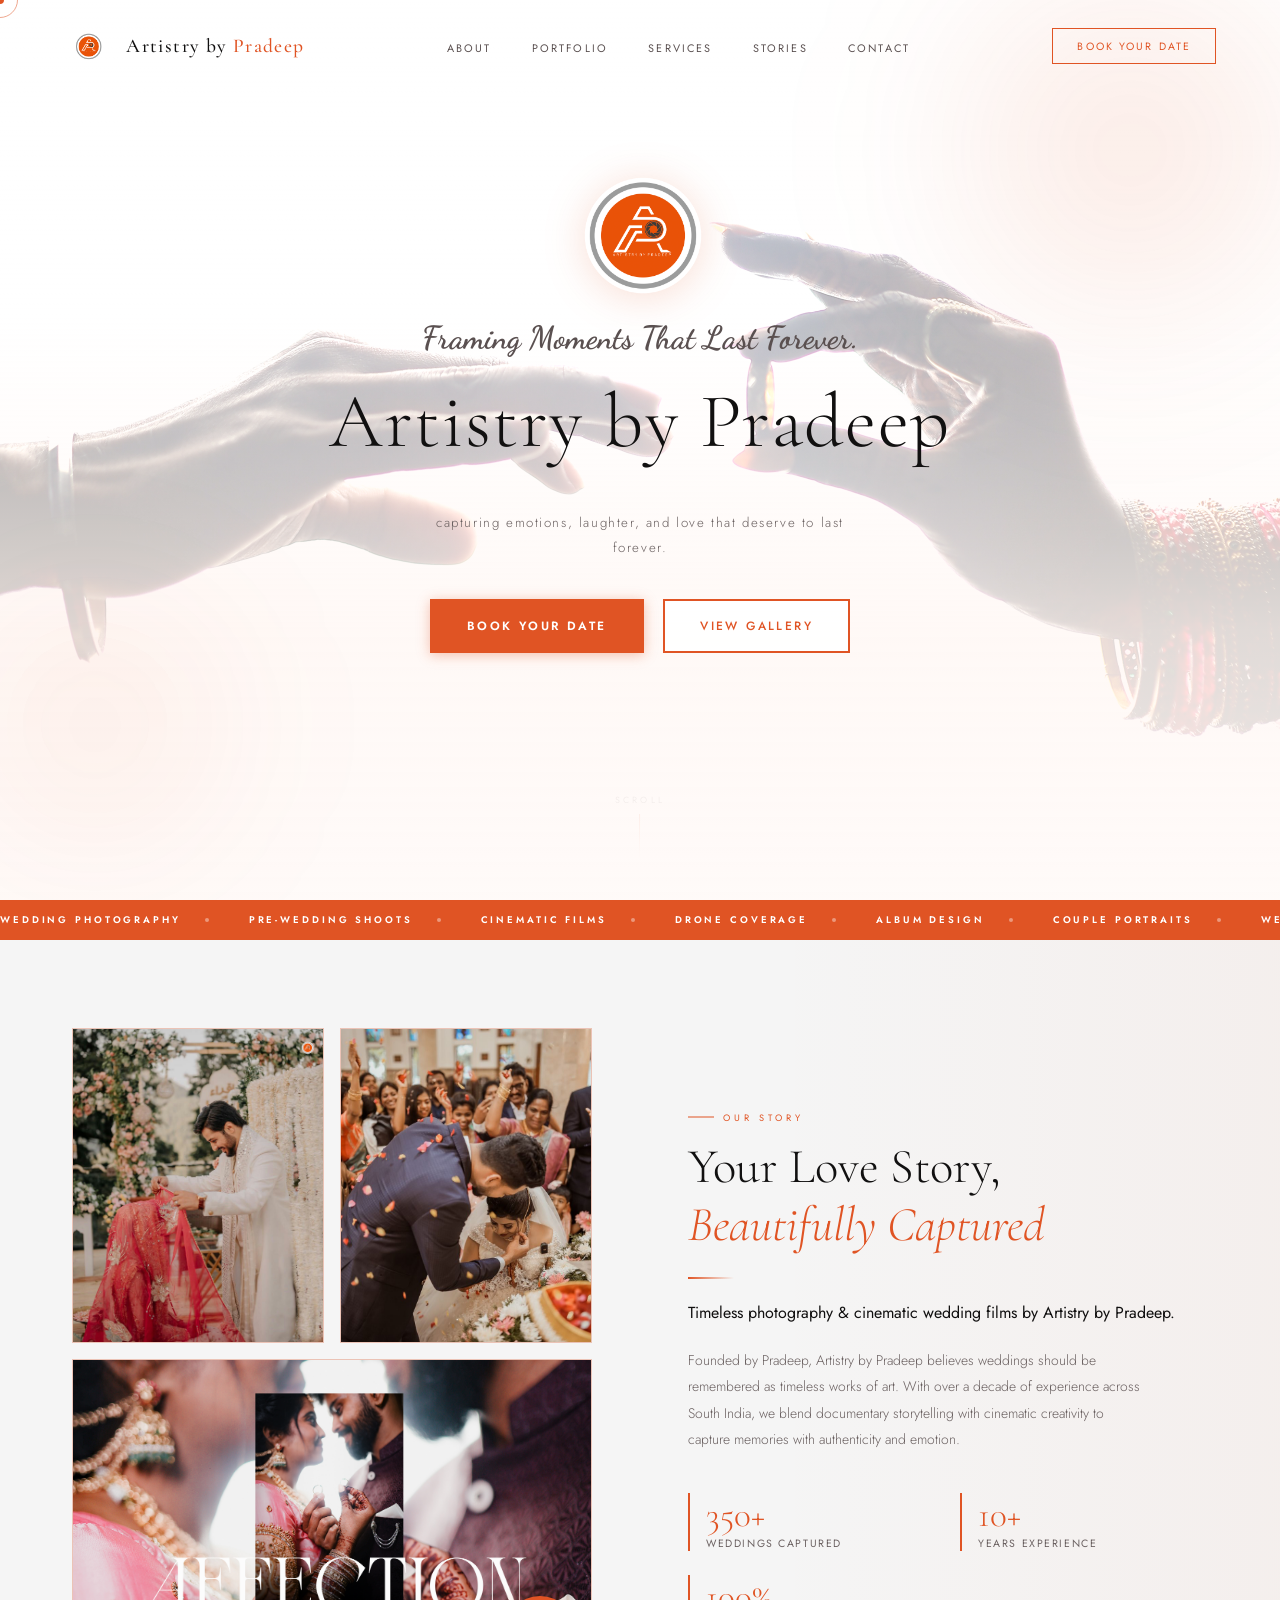
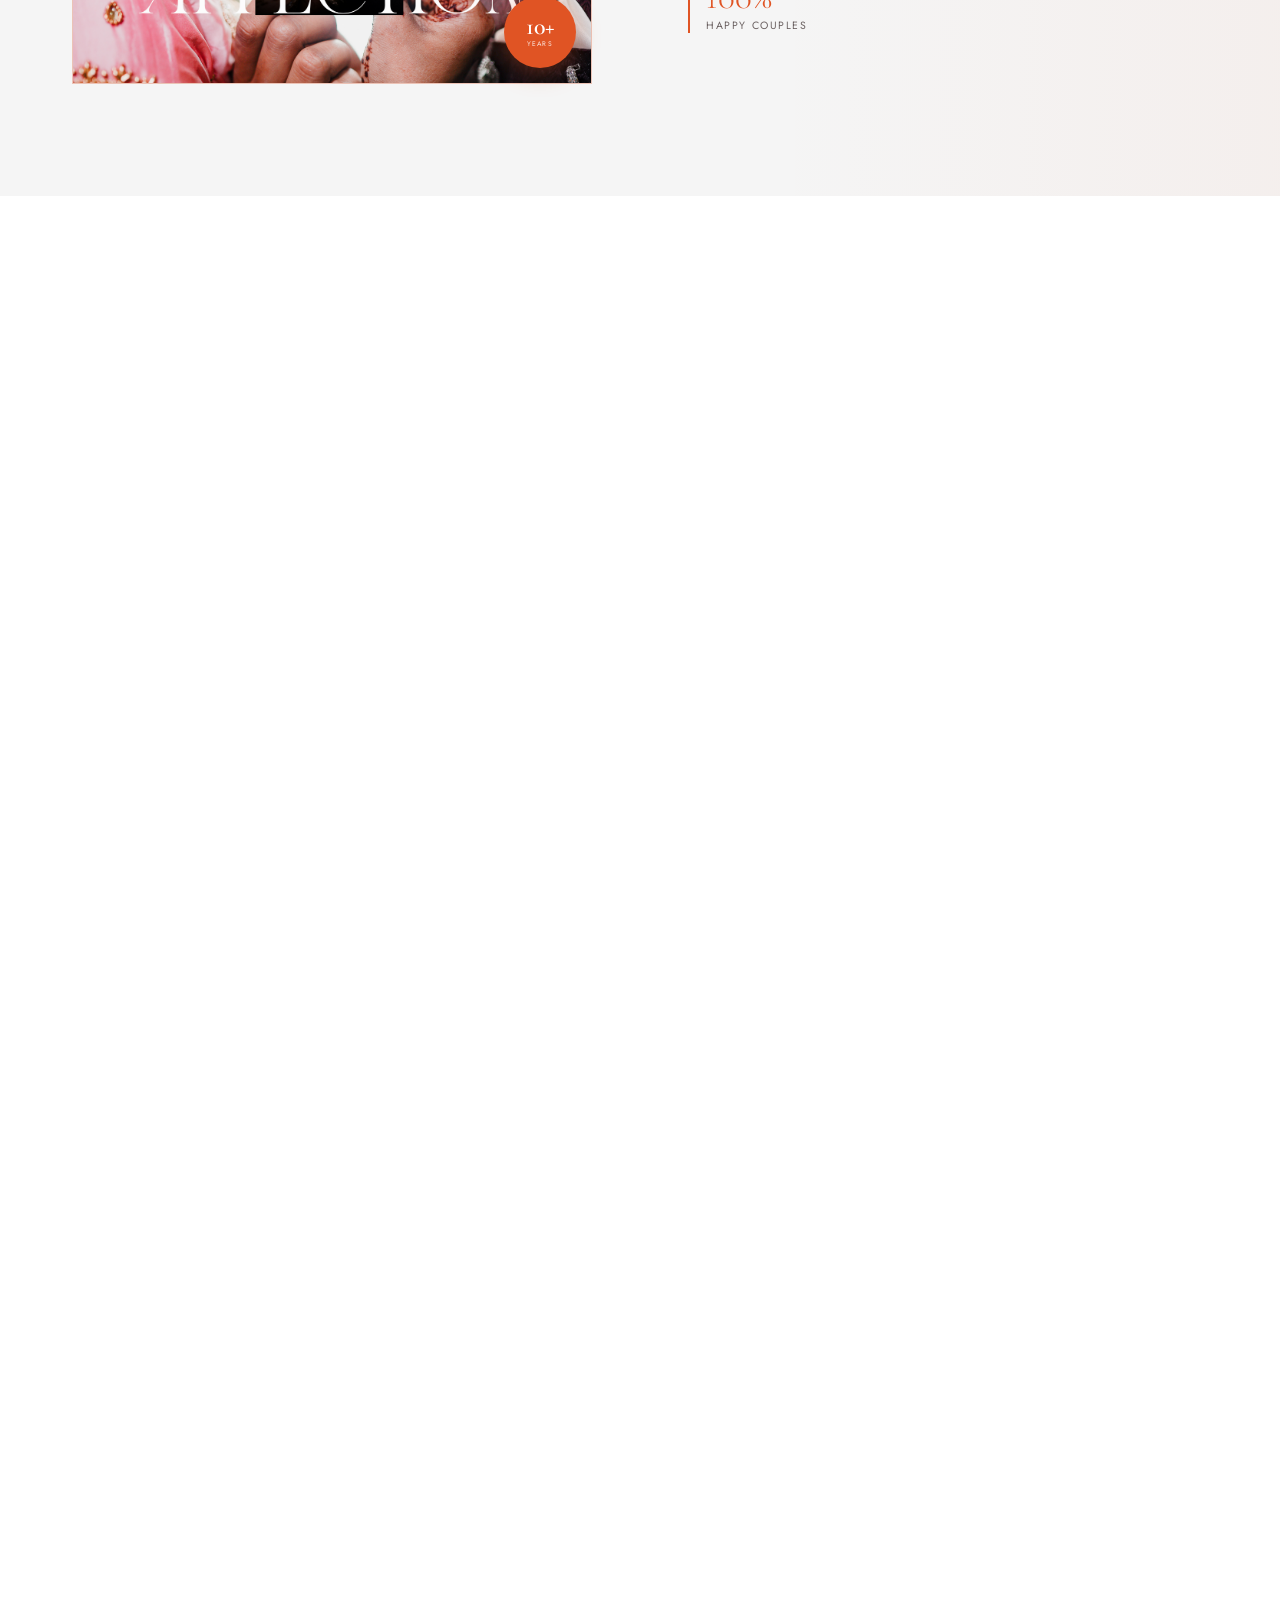
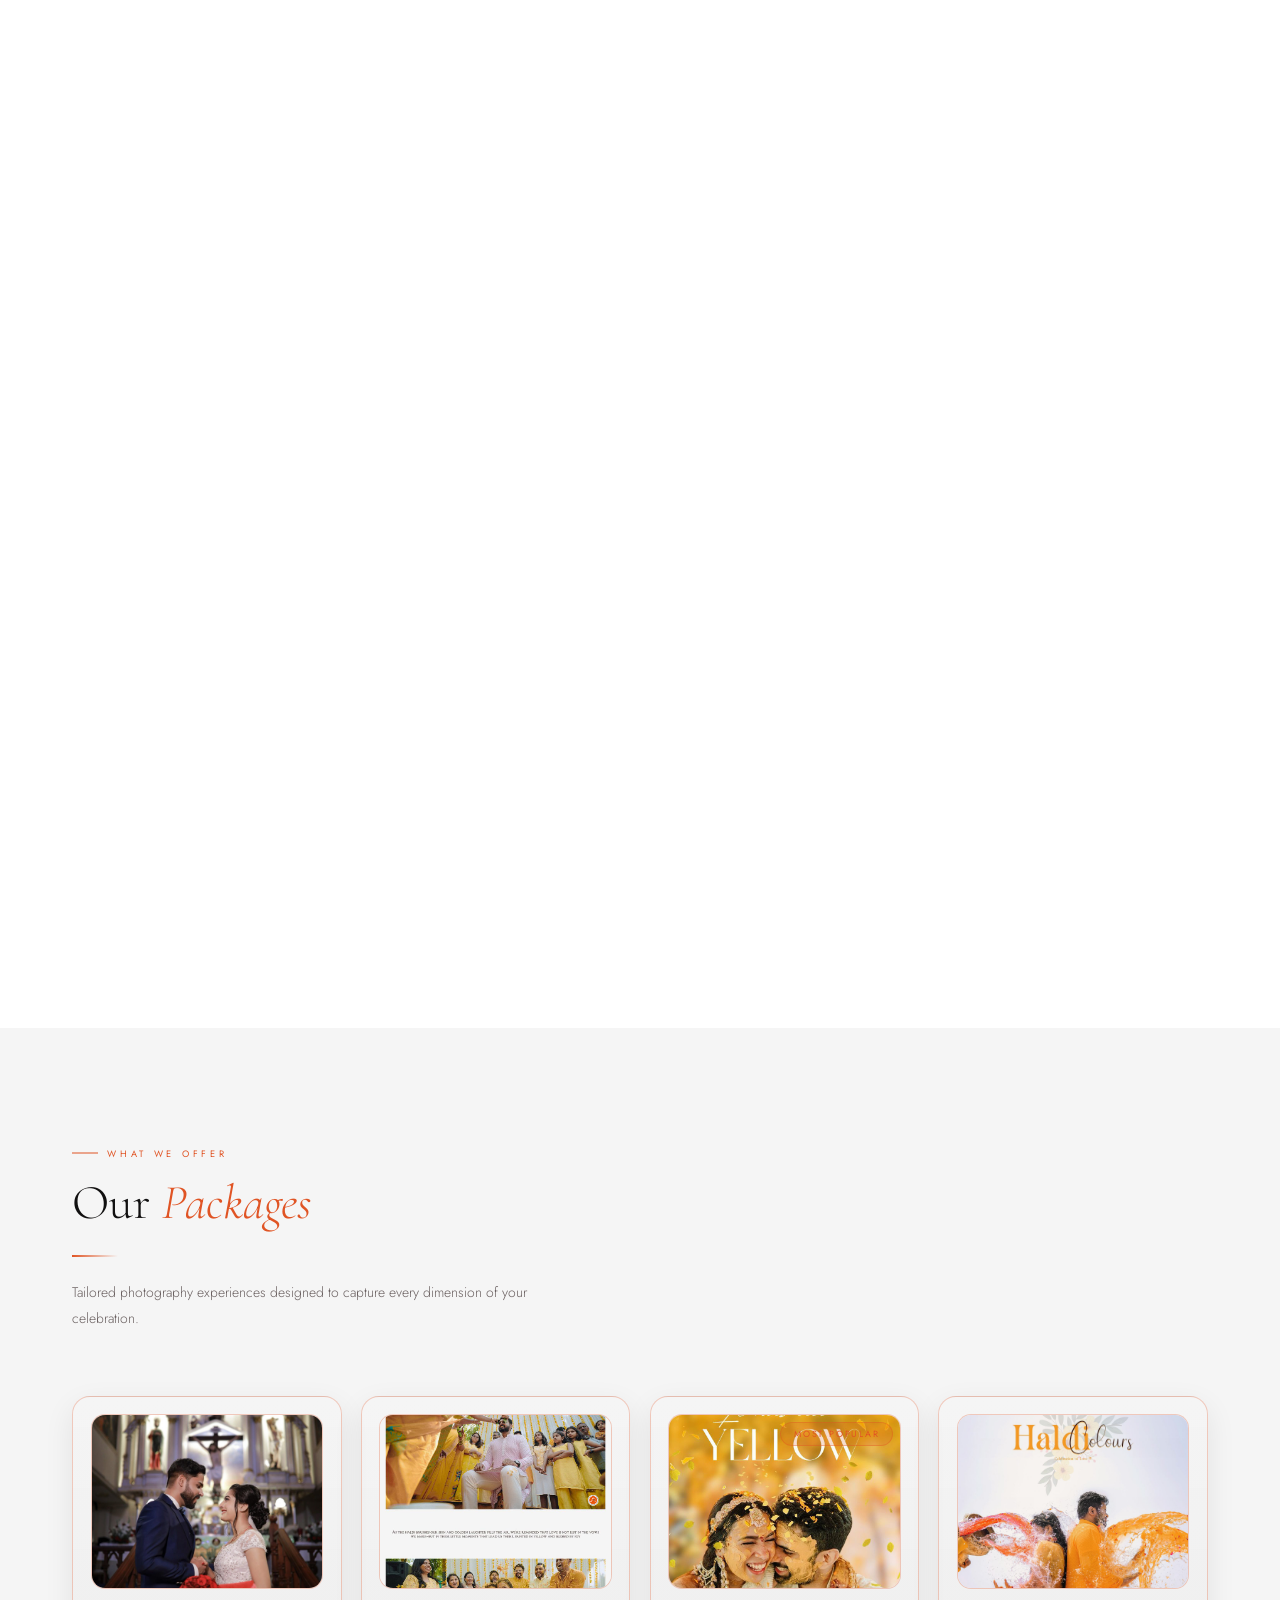
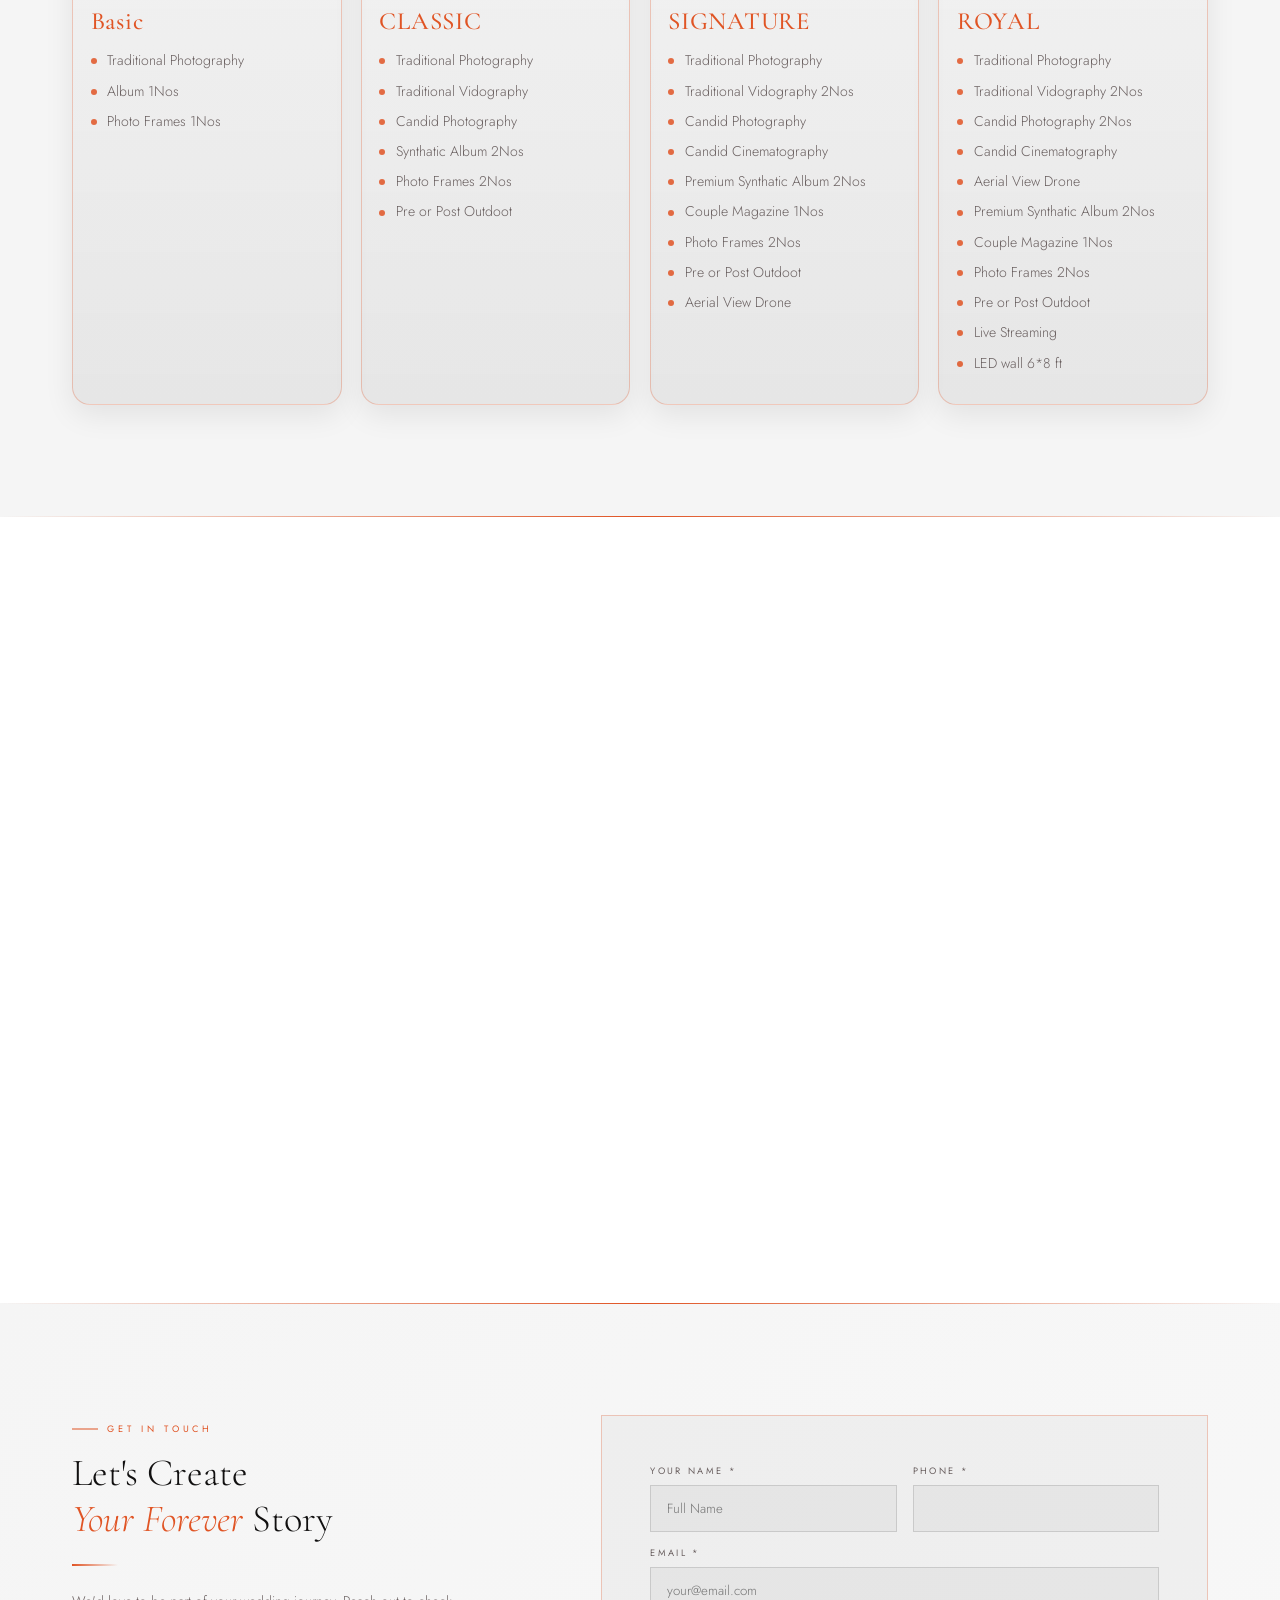
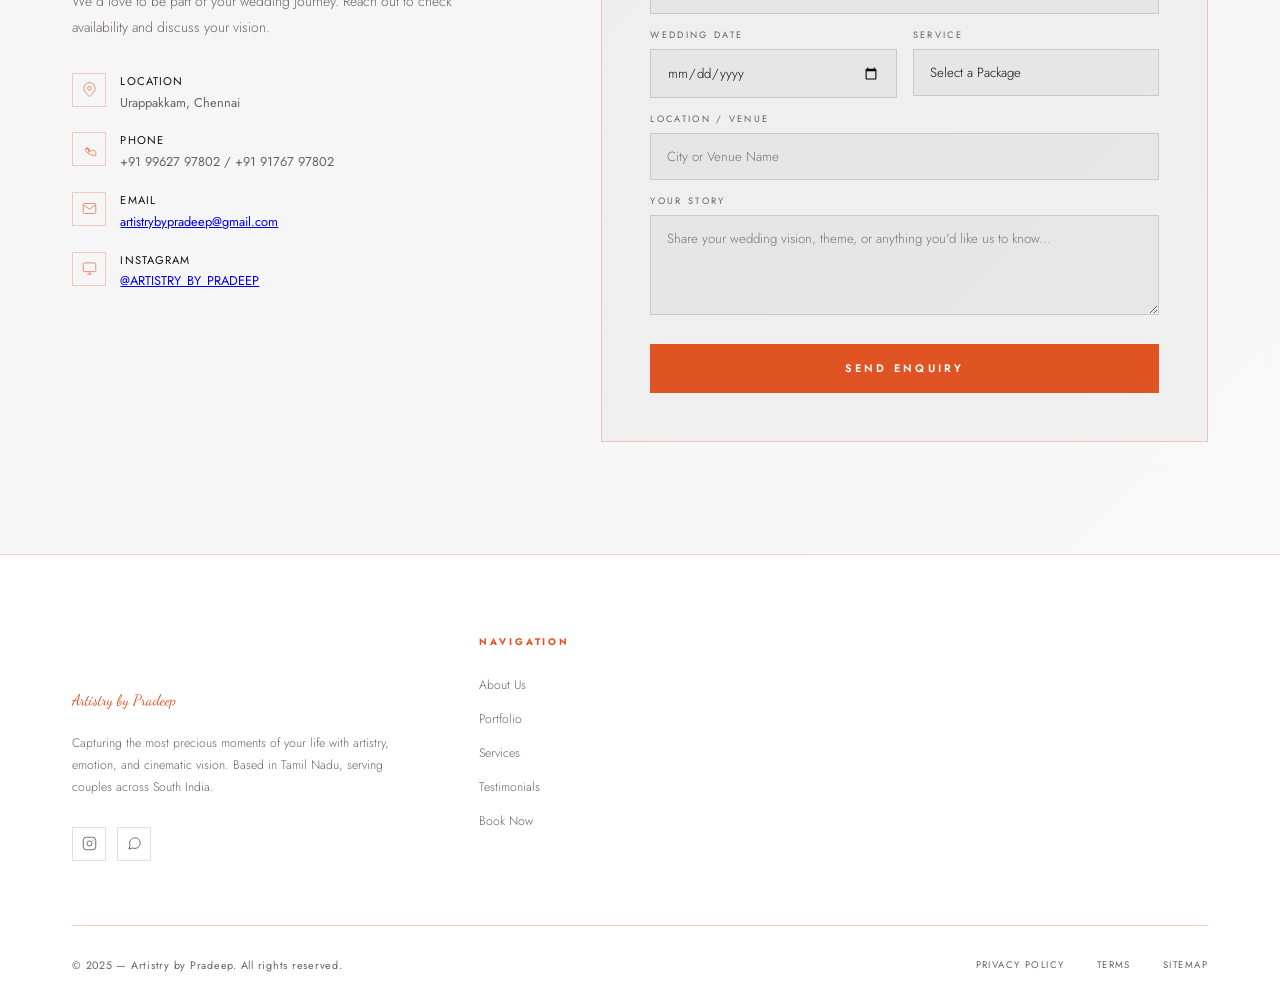
==== commit ef7c3a75: "Phase 2 with backend" ====
--- a/wedding_website/index.html
+++ b/wedding_website/index.html
@@ -372,7 +372,7 @@
     <div class="footer-grid">
       <div>
         <div class="footer-logo-row">
-          <img src="assets/logo.png" alt="Logo"/>
+          <img src="assets/logo.png" alt="Logo" id="footerLogo" style="cursor:default"/>
         </div>
         <div class="footer-tagline">Artistry by Pradeep</div>
         <p class="footer-desc">Capturing the most precious moments of your life with artistry, emotion, and cinematic vision. Based in Tamil Nadu, serving couples across South India.</p>
@@ -385,7 +385,7 @@
     </div>
     <div class="footer-bottom">
       <div class="footer-copy">© 2025 <a href="#"></a> — Artistry by Pradeep. All rights reserved.</div>
-      <div class="footer-legal"><a href="#">Privacy Policy</a><a href="#">Terms</a><a href="#">Sitemap</a></div>
+      <div class="footer-legal"><a href="#">Privacy Policy</a><a href="#">Terms</a><a href="#">Sitemap</a><a href="admin/app.html" id="adminNavLink" style="display:none;color:var(--orange);opacity:.7;font-size:.6rem;letter-spacing:.15em">Admin</a></div>
     </div>
   </div>
 </footer>
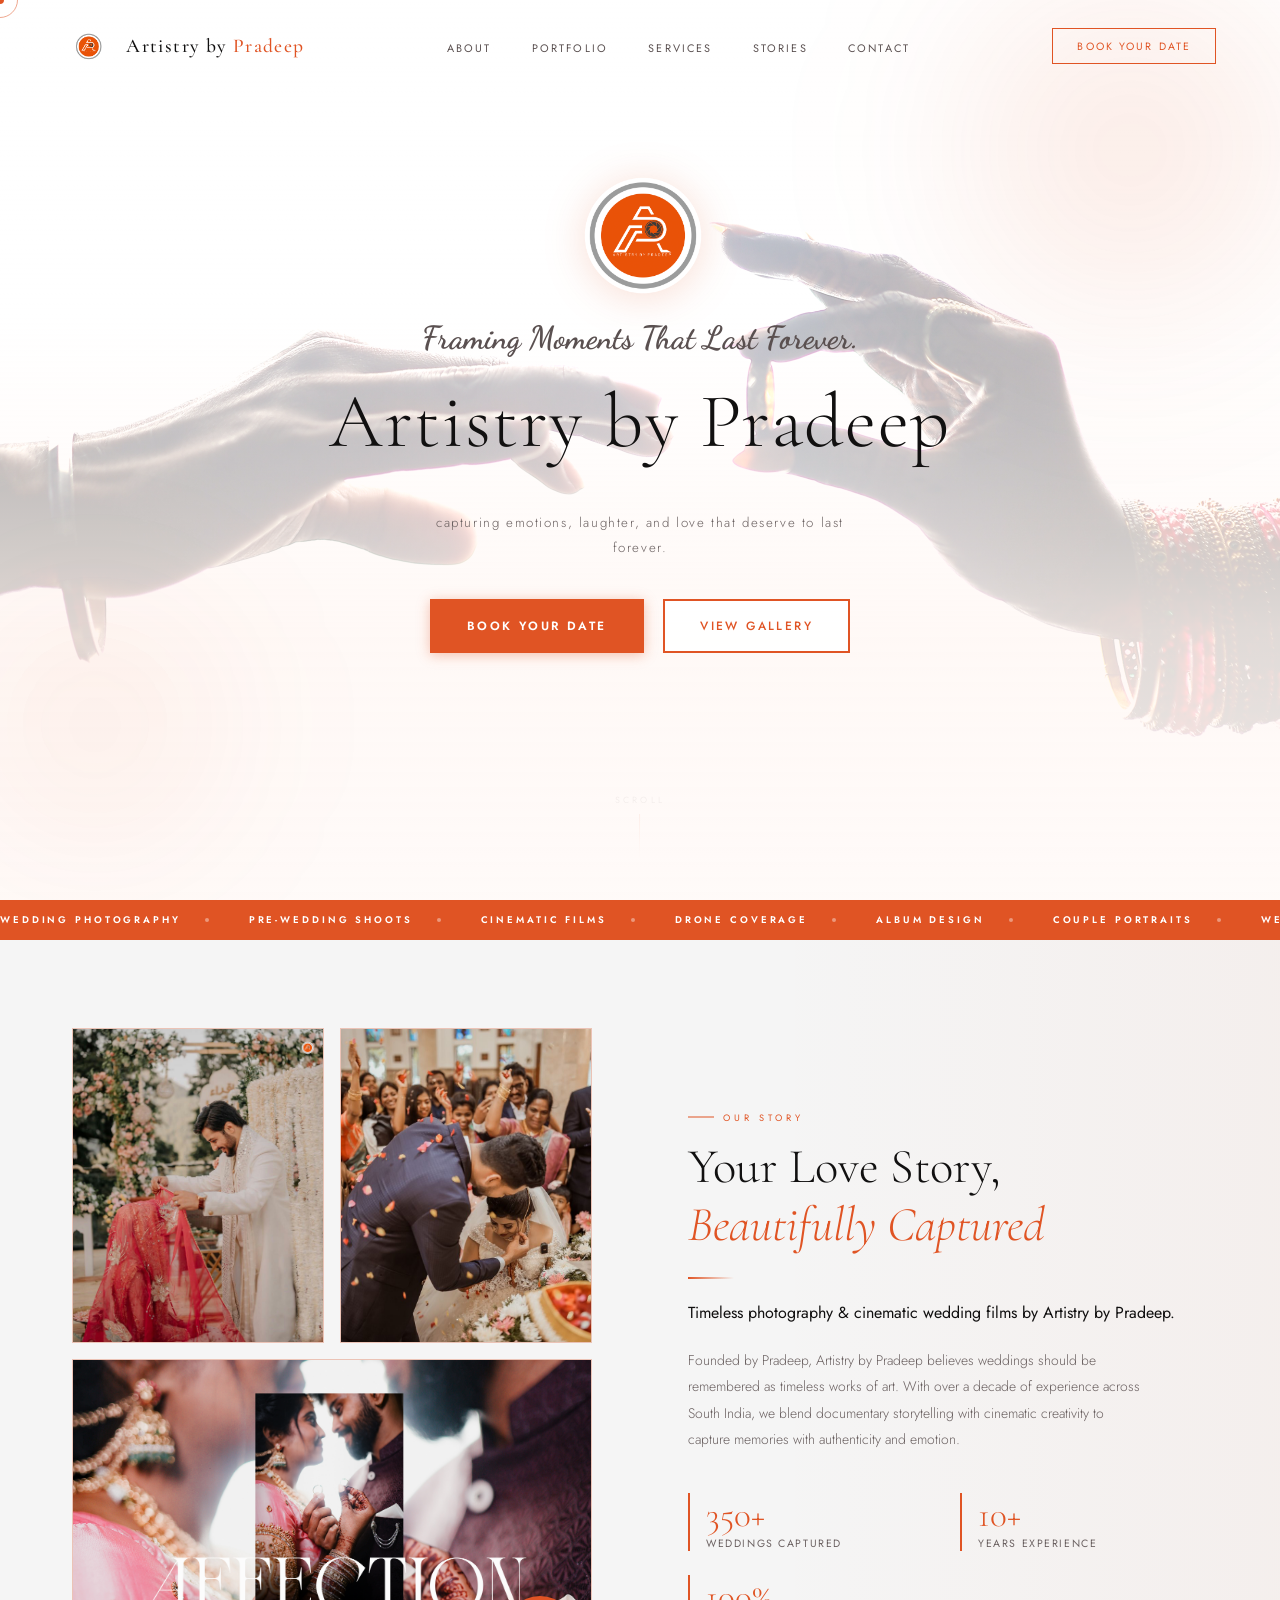
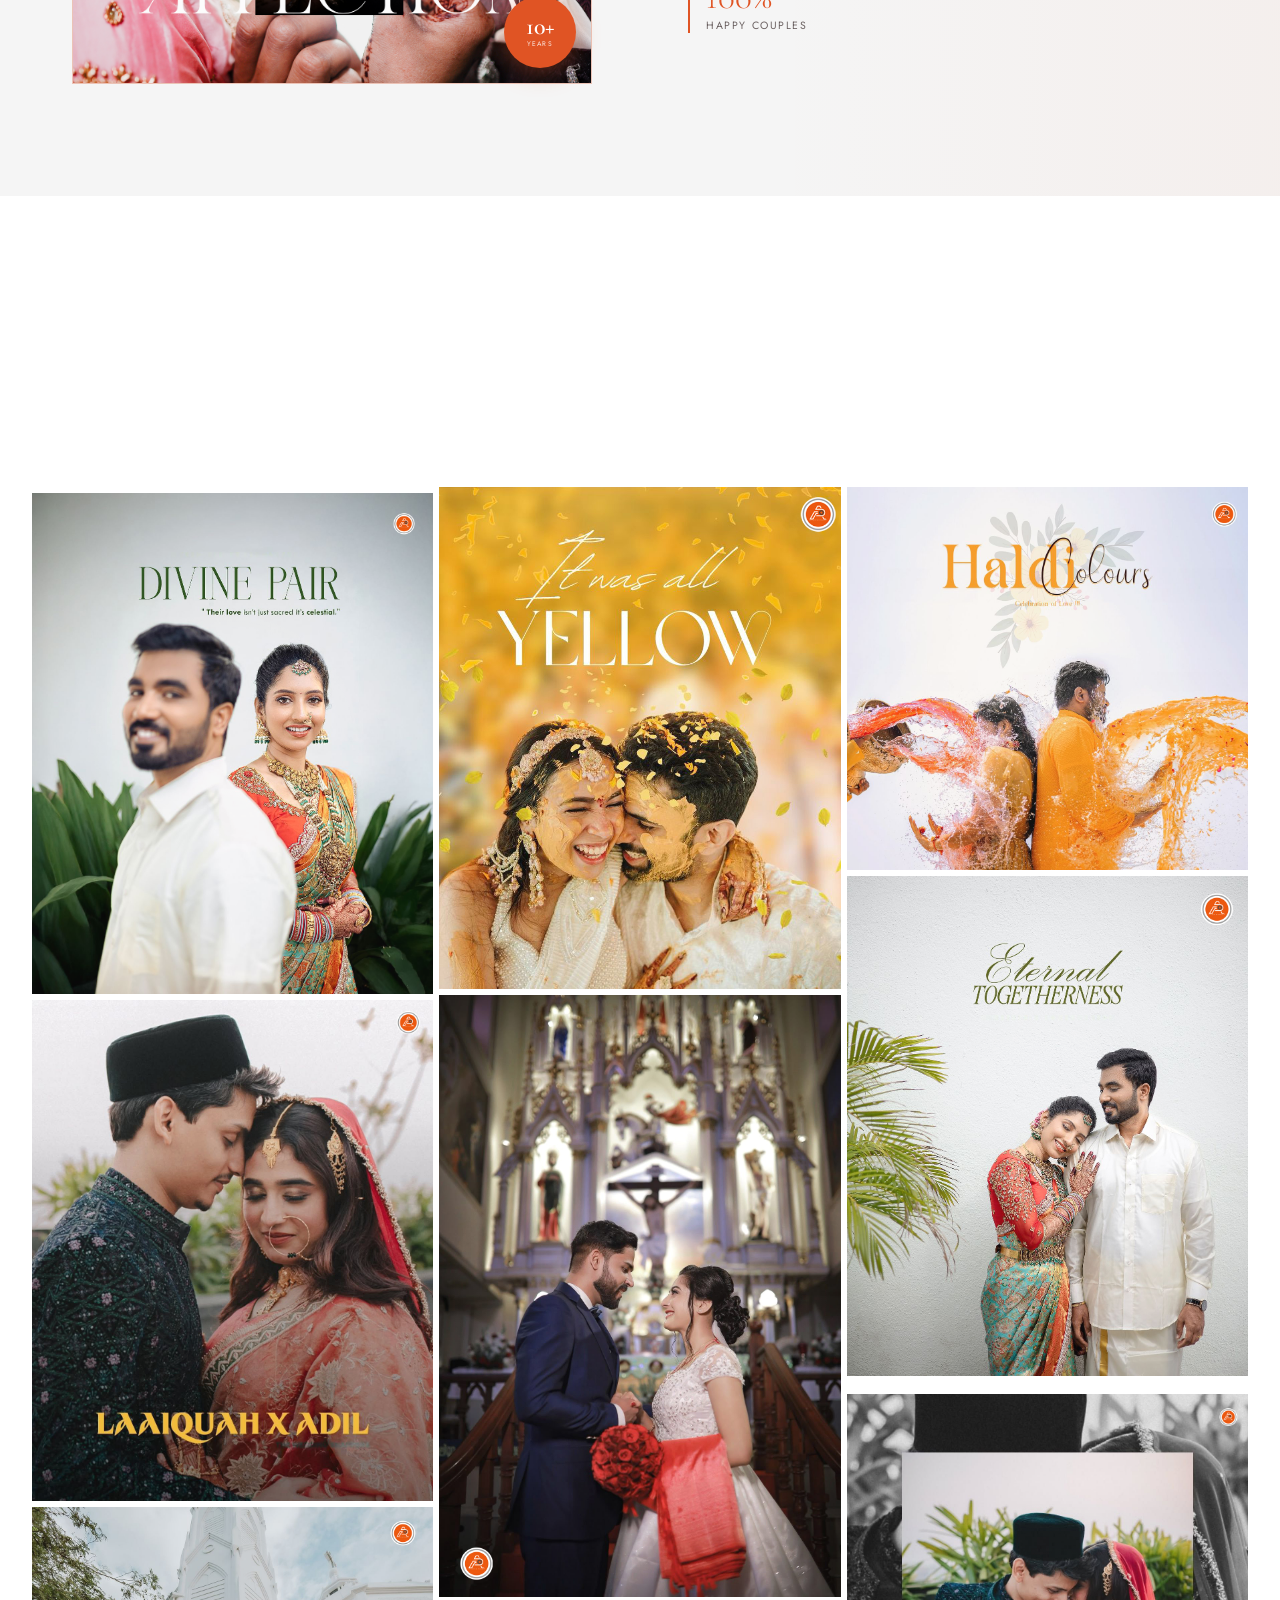
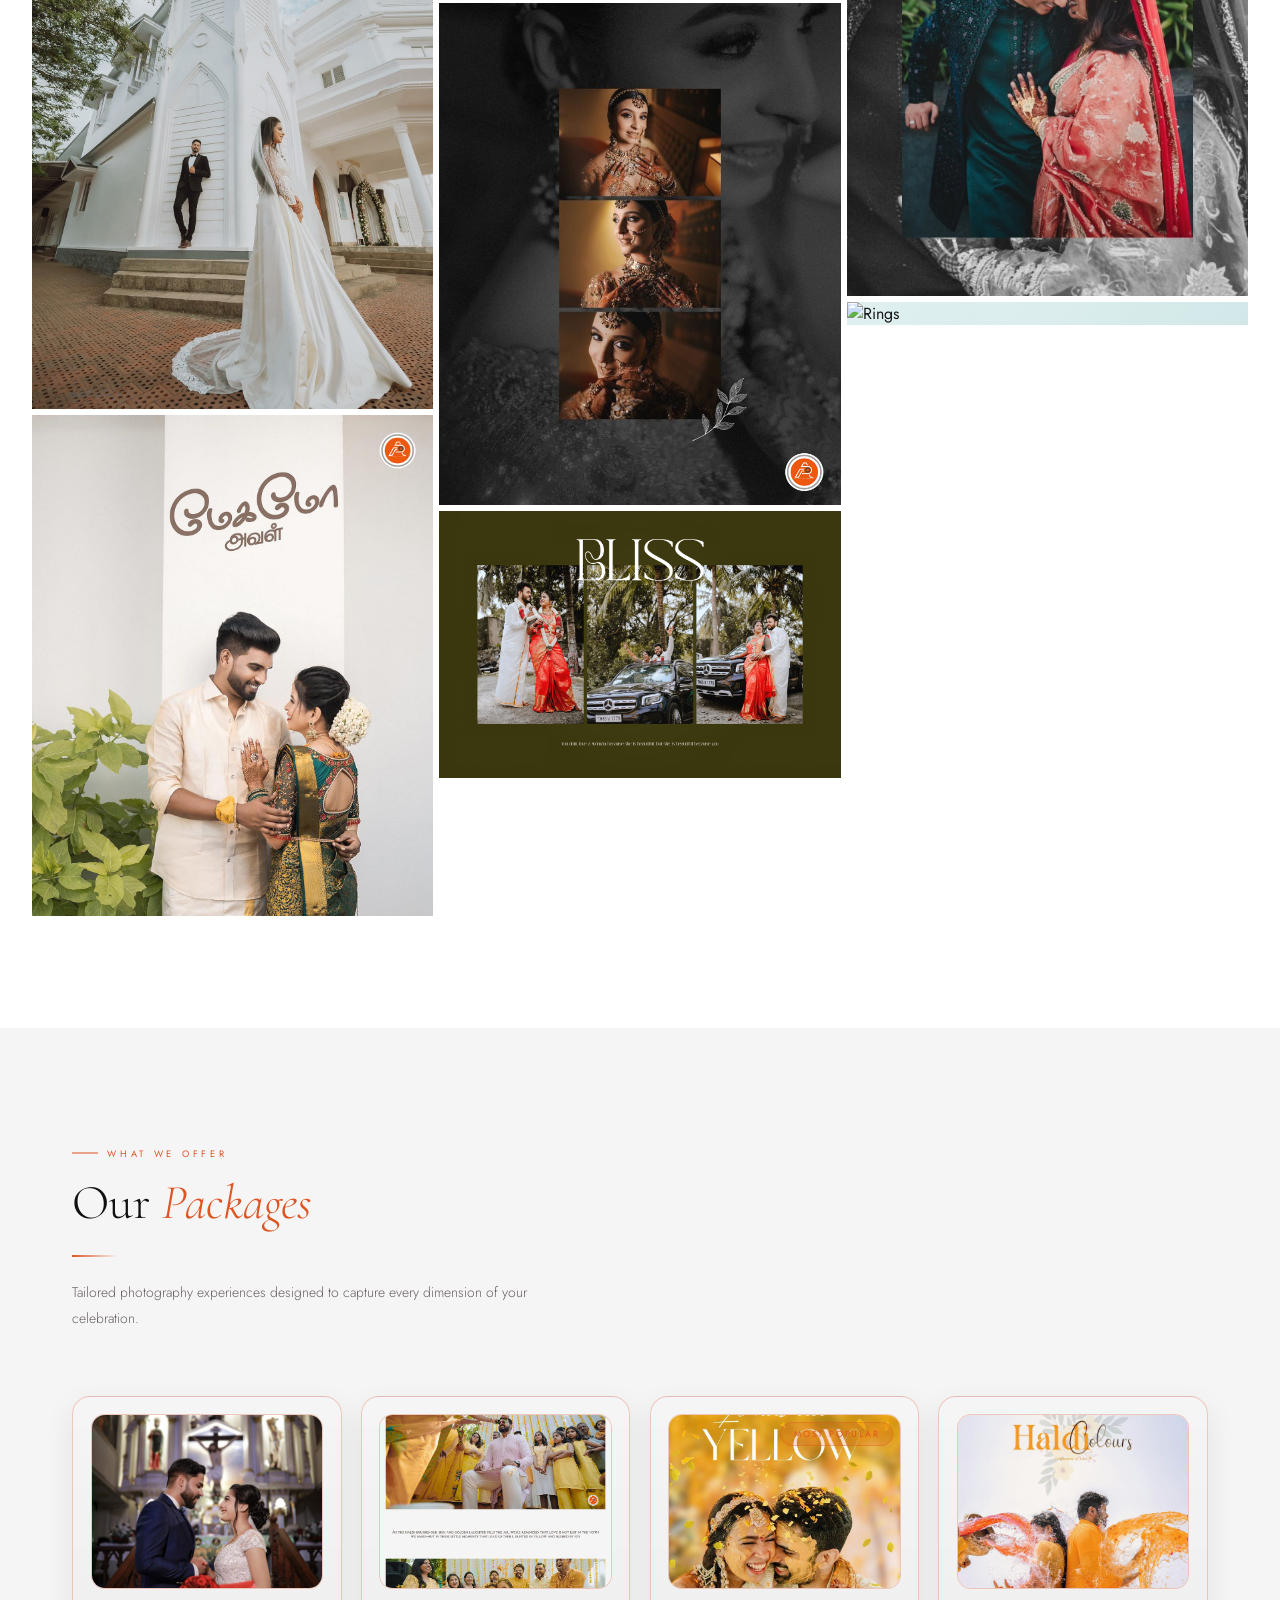
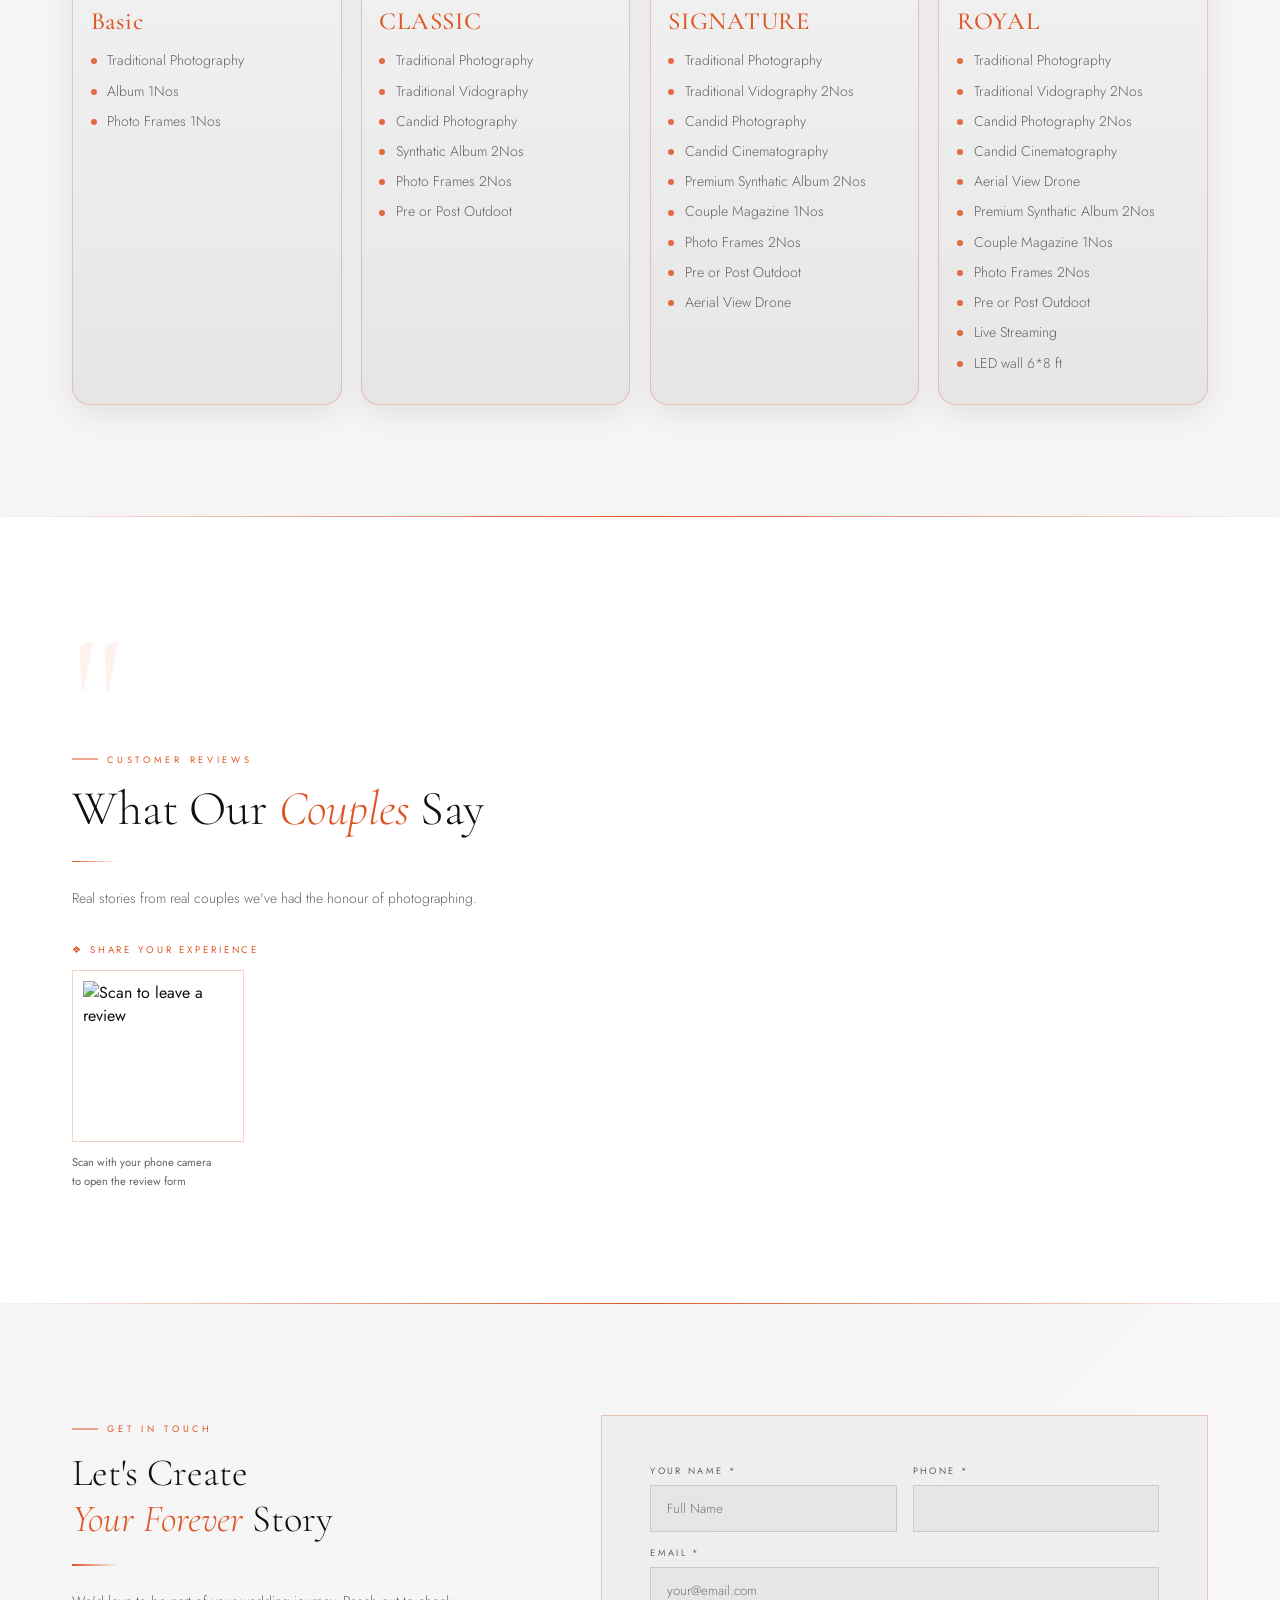
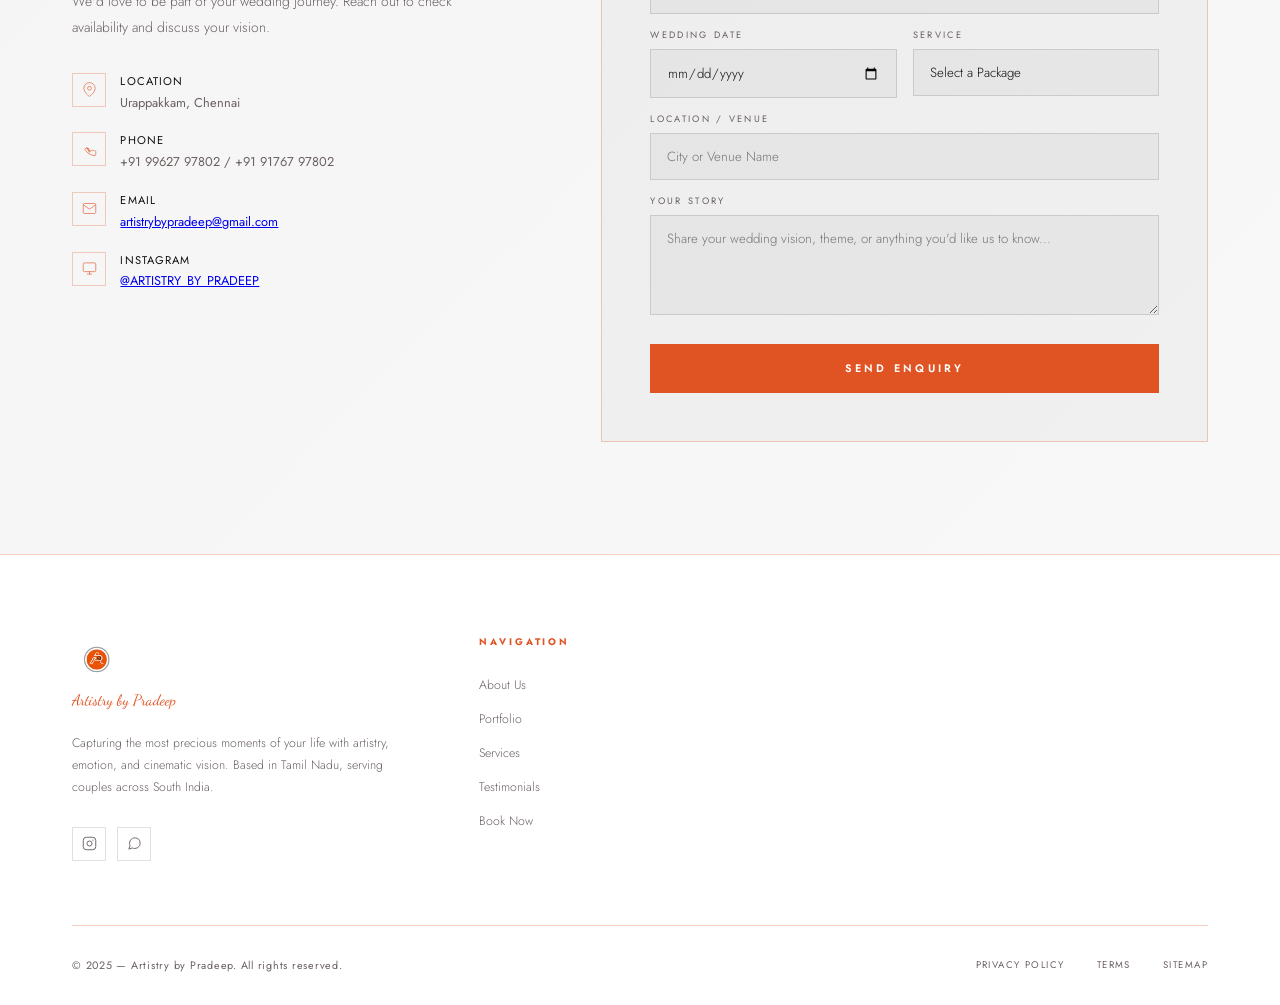
==== commit c856bb3f: "Backend storage" ====
--- a/wedding_website/index.html
+++ b/wedding_website/index.html
@@ -372,7 +372,7 @@
     <div class="footer-grid">
       <div>
         <div class="footer-logo-row">
-          <img src="assets/logo.png" alt="Logo" id="footerLogo" style="cursor:default"/>
+          <img src="assets/logo.png" alt="Logo" id="footerLogo" style="cursor:pointer;width:48px;height:48px;border-radius:50%;object-fit:contain"/>
         </div>
         <div class="footer-tagline">Artistry by Pradeep</div>
         <p class="footer-desc">Capturing the most precious moments of your life with artistry, emotion, and cinematic vision. Based in Tamil Nadu, serving couples across South India.</p>
--- a/wedding_website/css/styles.css
+++ b/wedding_website/css/styles.css
@@ -269,7 +269,7 @@
 footer{background:var(--bg);border-top:1px solid var(--border);padding:5rem 0 2rem}
 .footer-grid{display:grid;grid-template-columns:2fr 1fr 1fr 1.5fr;gap:4rem;margin-bottom:4rem}
 .footer-logo-row{display:flex;align-items:center;gap:.8rem;margin-bottom:.5rem}
-.footer-logo-row img{max-width:48px;max-height:48px;width:48px;height:48px;object-fit:contain;display:block;border-radius:50%;mix-blend-mode:lighten}
+.footer-logo-row img{max-width:48px;max-height:48px;width:48px;height:48px;object-fit:contain;display:block;border-radius:50%}
 .footer-logo-text{font-family:'Cormorant Garamond',serif;font-size:1.35rem;font-weight:300;color:var(--text);letter-spacing:.08em}
 .footer-tagline{font-family:'Dancing Script',cursive;font-size:.95rem;color:var(--orange);margin-bottom:1.4rem}
 .footer-desc{font-size:.77rem;color:var(--gray);line-height:1.8;font-weight:300}
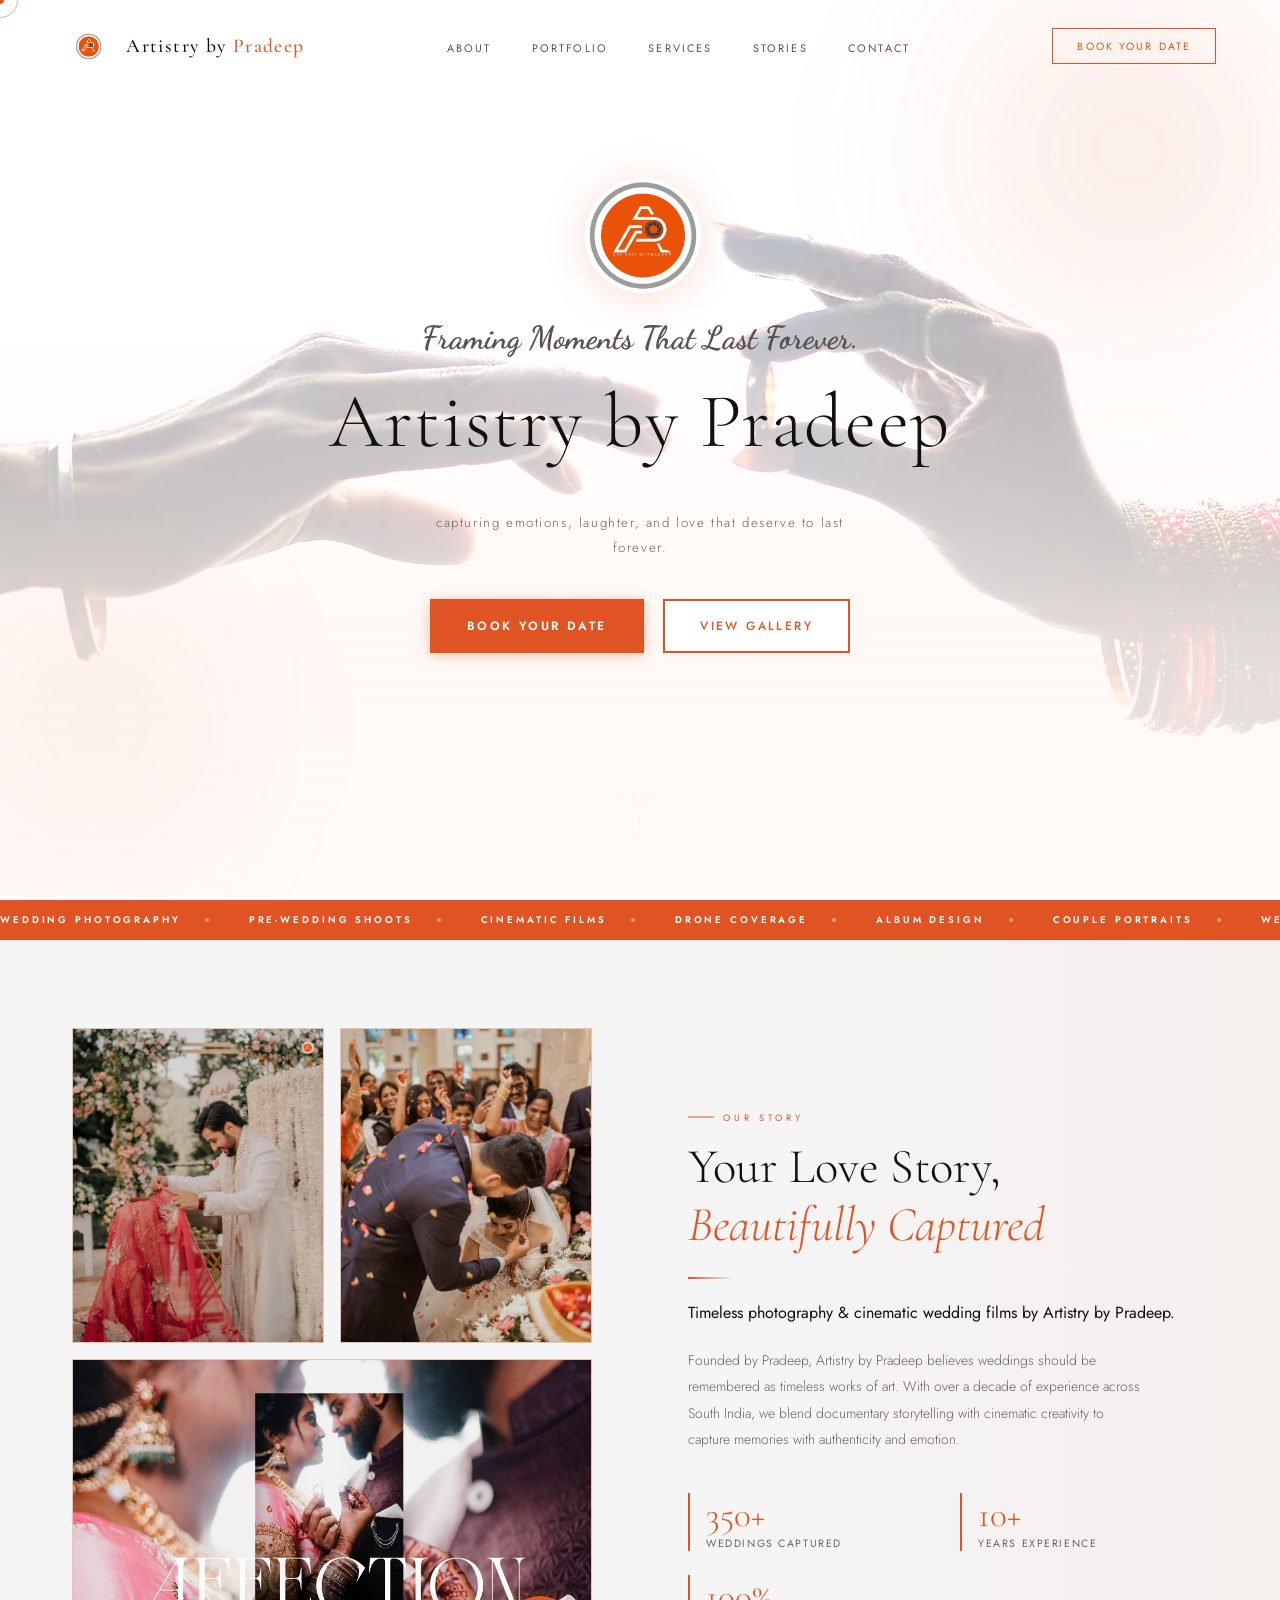
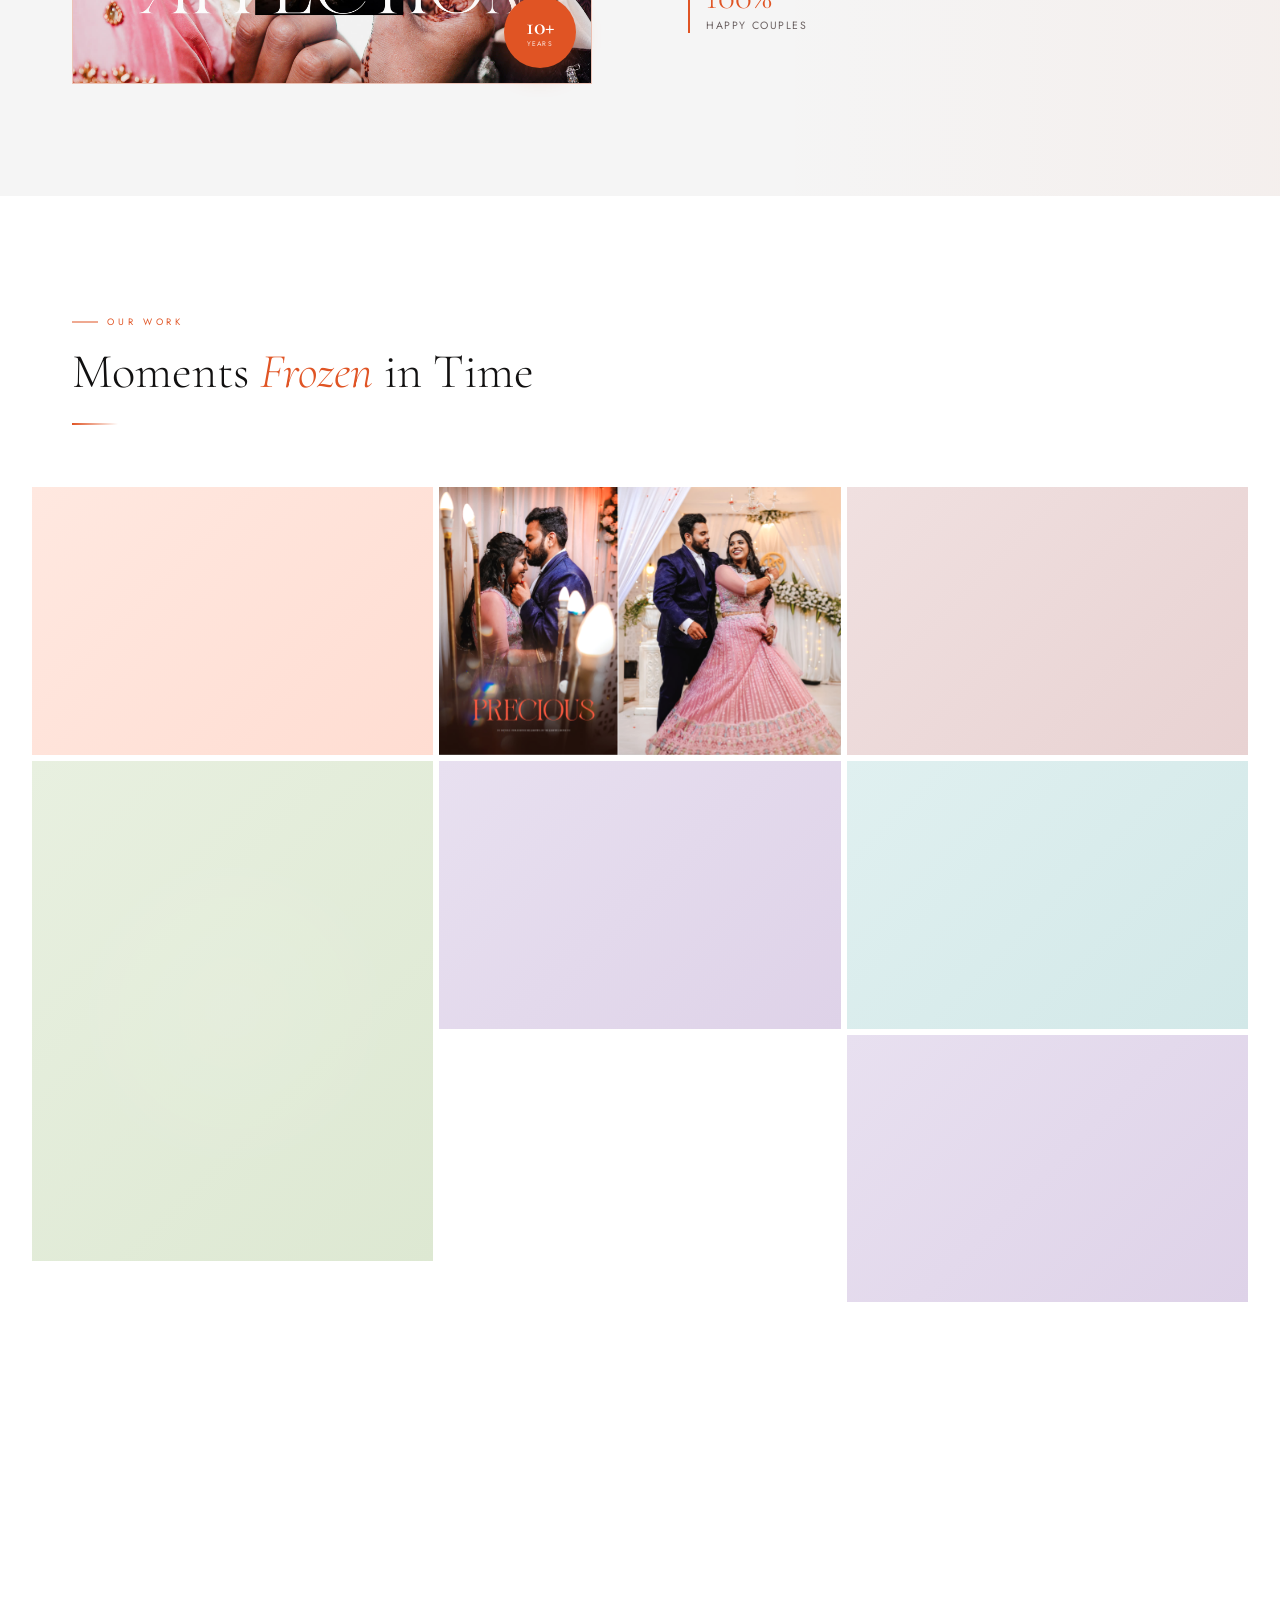
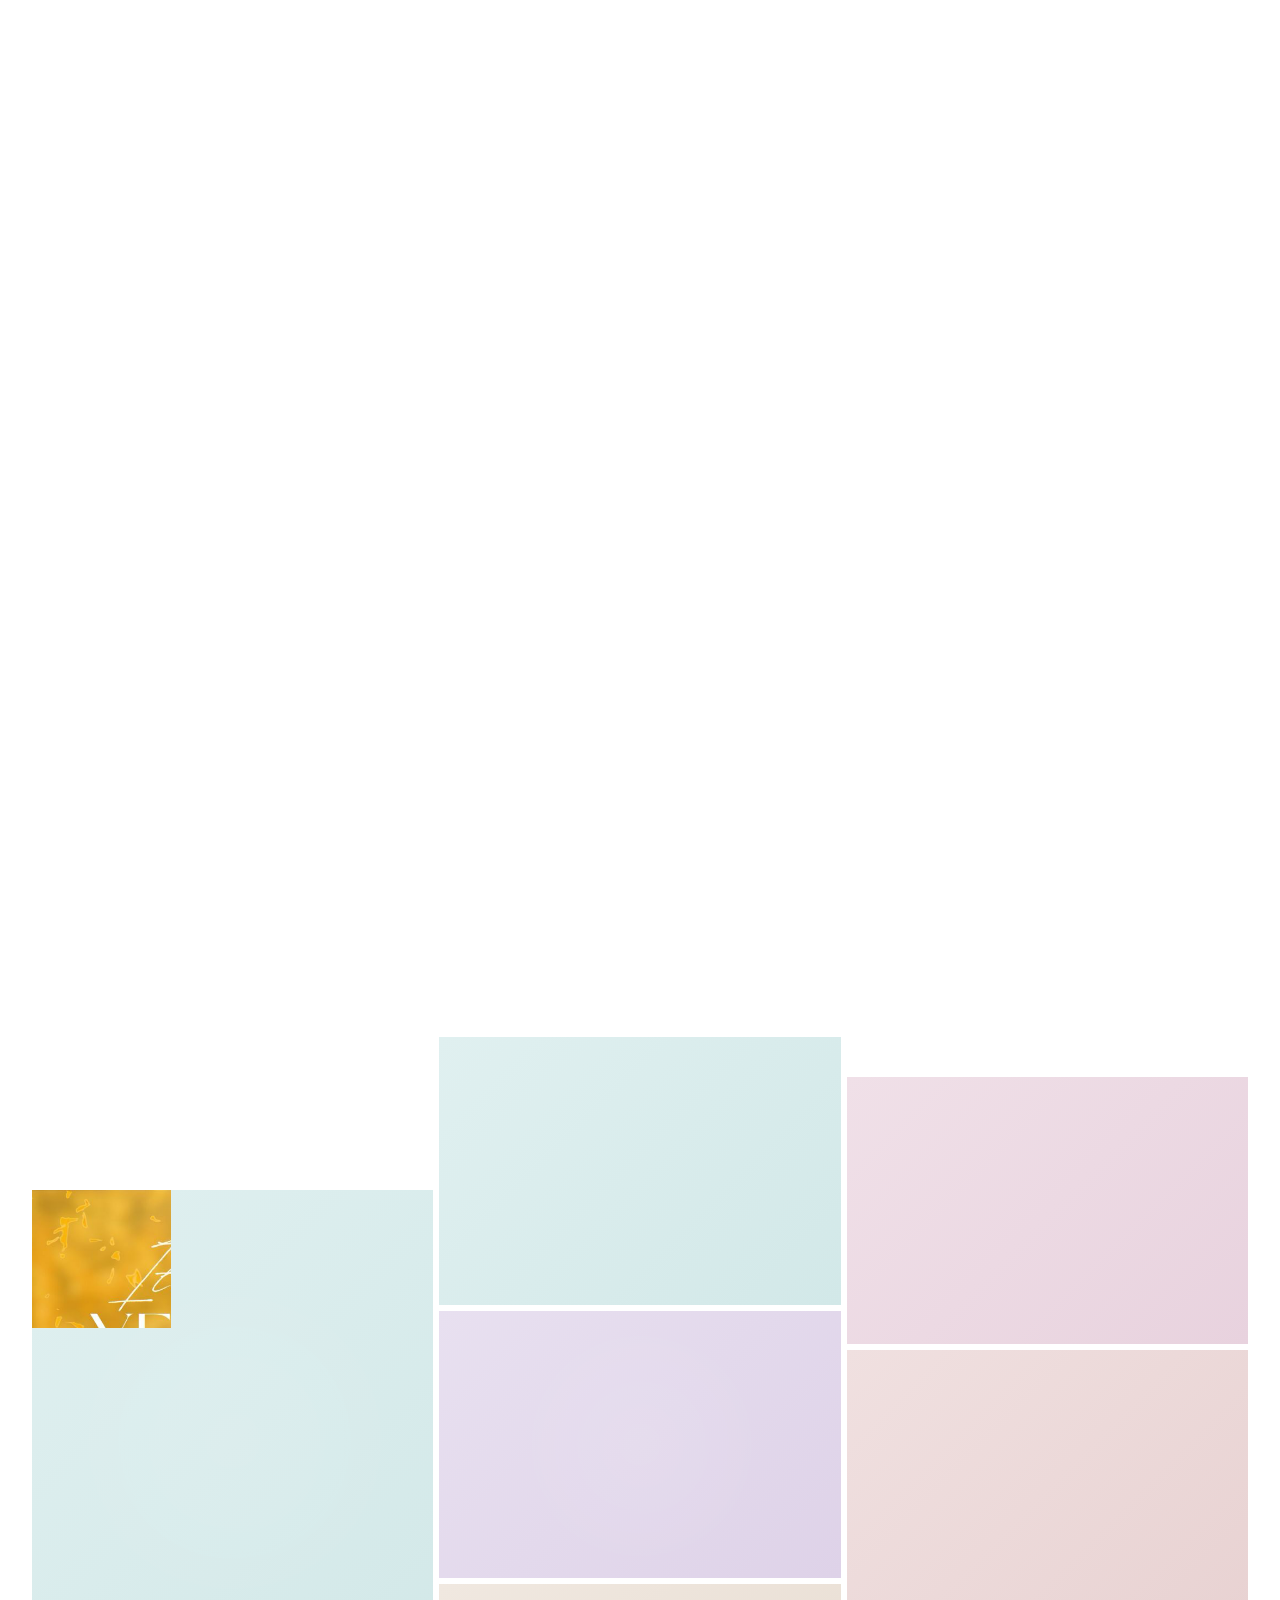
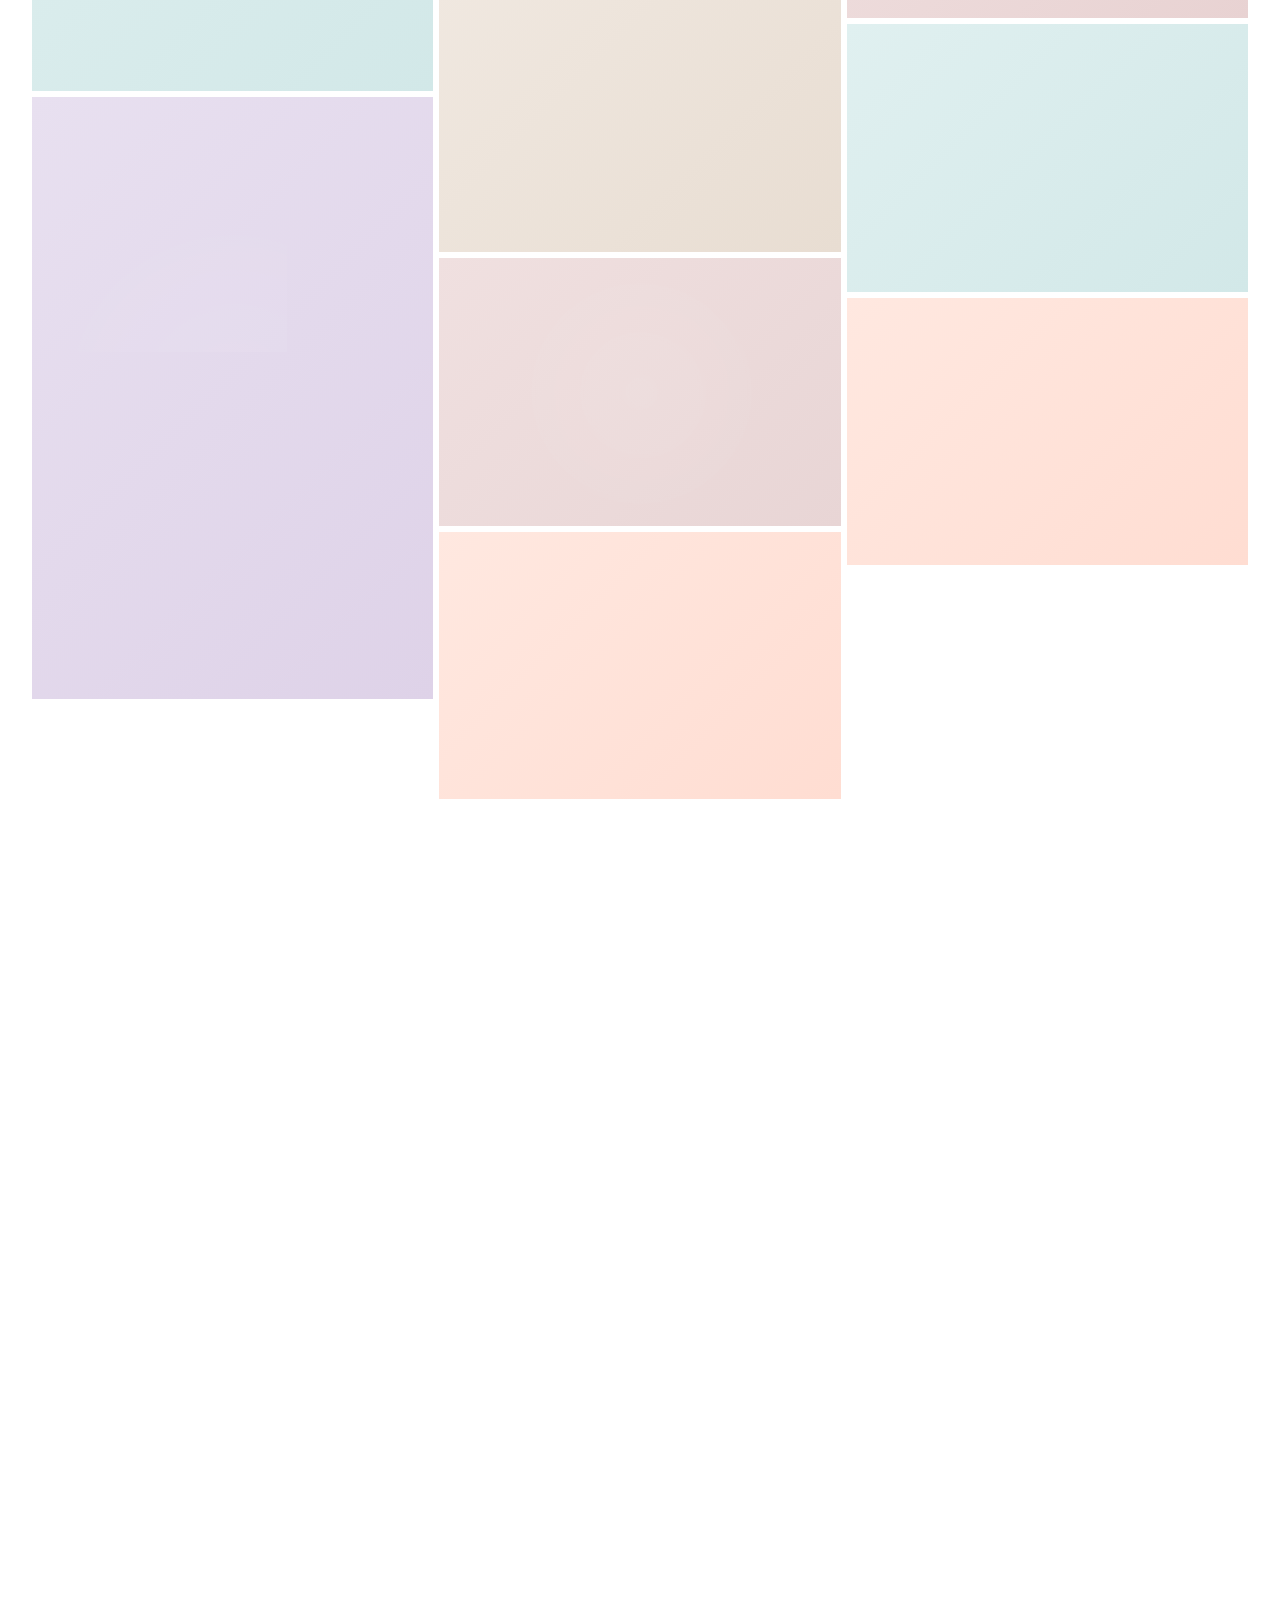
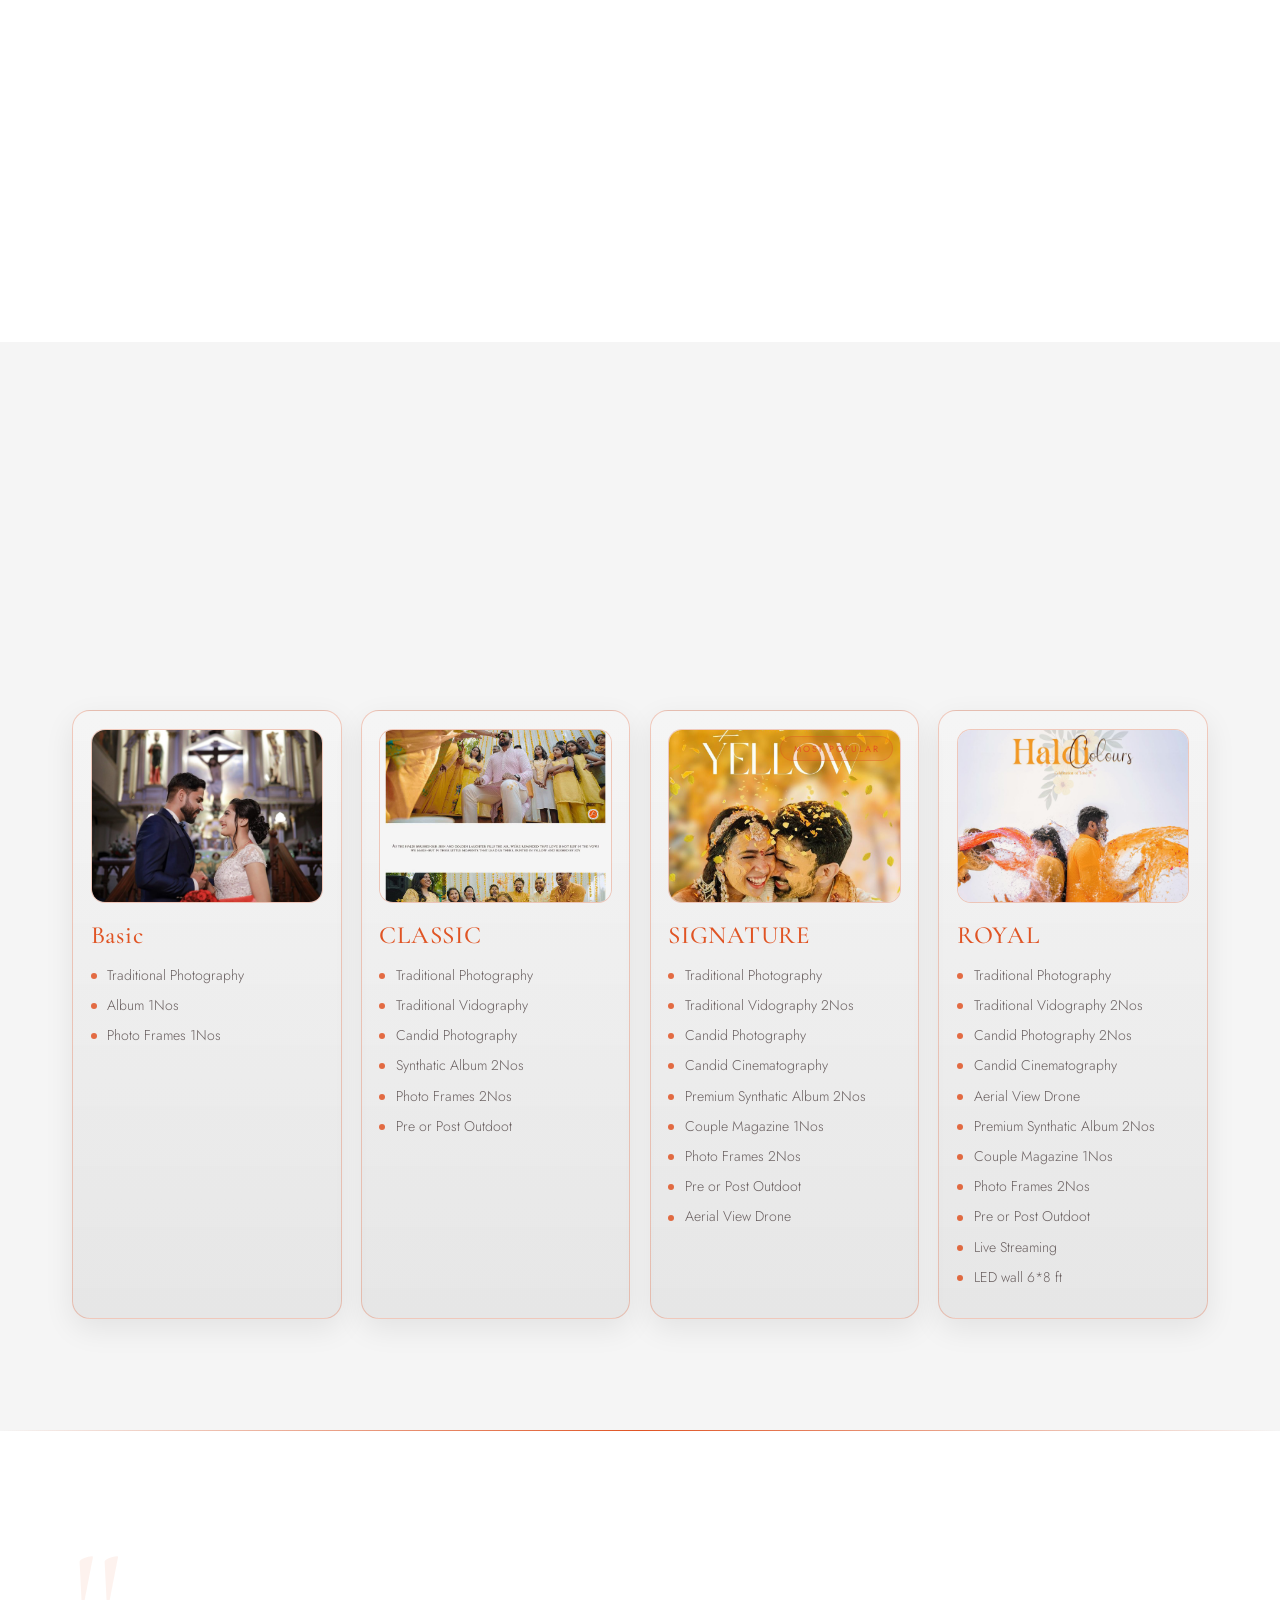
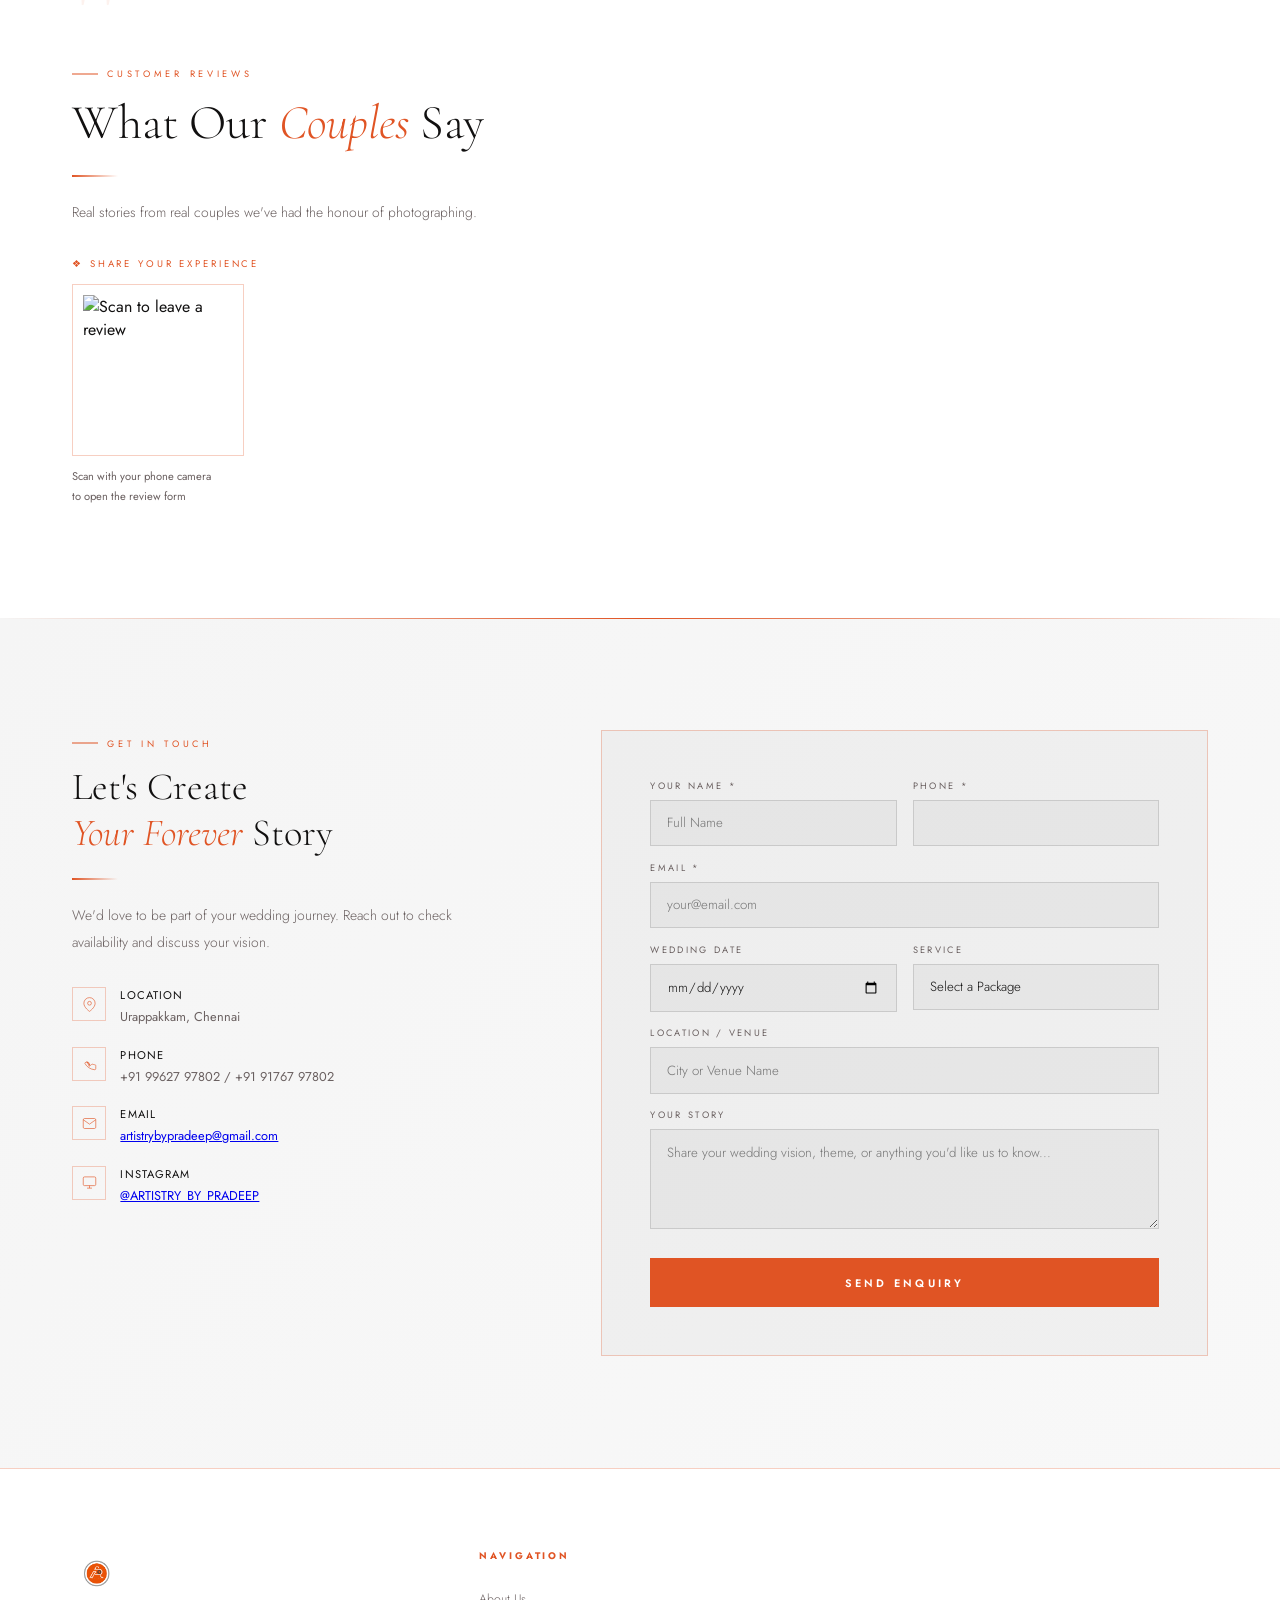
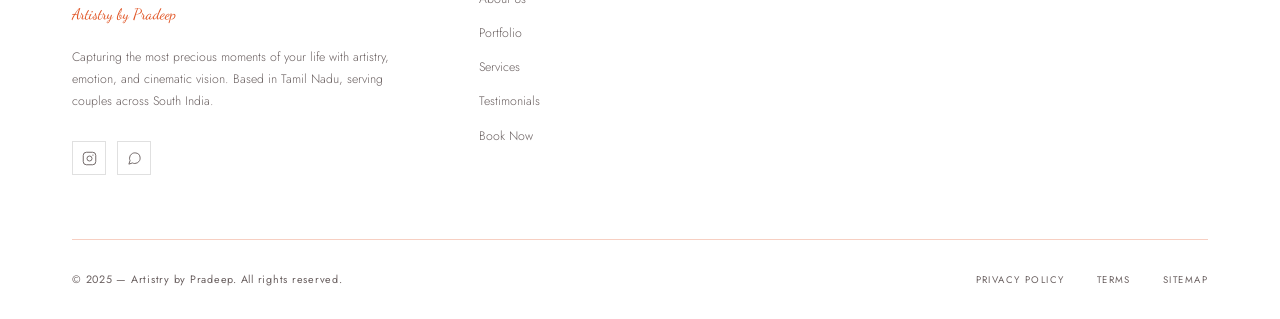
==== commit e0e806c7: "Image added" ====
--- a/wedding_website/index.html
+++ b/wedding_website/index.html
@@ -51,7 +51,7 @@
 <!-- HERO -->
 <section id="hero">
   <div class="hero-img">
-    <img src="assets/IMAGE F.jpeg" alt="Wedding" 
+    <img src="assets/image-f.jpeg" alt="Wedding"
          onerror="this.style.display='none';this.parentElement.style.background='linear-gradient(135deg,#fff5f2,#fef0eb)'"/>
   </div>
   <div class="hero-overlay"></div>
@@ -137,69 +137,221 @@
         <div class="section-divider"></div>
       </div>
     </div>
-    <div class="gallery-grid reveal" style="transition-delay:.3s;">
-      <div class="gallery-item gi-color-1" data-category="ceremony" onclick="openLightbox(0)">
+    <div class="gallery-grid">
+      <div class="gallery-item reveal gi-color-1" data-category="ceremony" onclick="openLightbox(0)">
         <img src="assets/32.jpg" alt="Sacred Vows" loading="lazy" onerror="this.remove()"/>
         <div class="gallery-zoom">+</div>
       </div>
-      <div class="gallery-item gi-color-2" data-category="portrait" onclick="openLightbox(1)">
+      <div class="gallery-item reveal gi-color-2" data-category="portrait" onclick="openLightbox(1)">
         <img src="assets/7.jpg" alt="Golden Hour" loading="lazy" onerror="this.remove()"/>
         <div class="gallery-zoom">+</div>
       </div>
-      <div class="gallery-item gi-color-3" data-category="pre-wedding" onclick="openLightbox(2)">
+      <div class="gallery-item reveal gi-color-3" data-category="pre-wedding" onclick="openLightbox(2)">
         <img src="assets/53.jpg" alt="Sunset" loading="lazy" onerror="this.remove()"/>
         <div class="gallery-zoom">+</div>
       </div>
-      <div class="gallery-item gi-color-4" data-category="reception" onclick="openLightbox(3)">
+      <div class="gallery-item reveal gi-color-4" data-category="reception" onclick="openLightbox(3)">
         <img src="assets/50.jpg" alt="First Dance" loading="lazy" onerror="this.remove()"/>
         <div class="gallery-zoom">+</div>
       </div>
-      <div class="gallery-item gi-color-5" data-category="pre-wedding" onclick="openLightbox(4)">
+      <div class="gallery-item reveal gi-color-5" data-category="pre-wedding" onclick="openLightbox(4)">
         <img src="assets/9.jpg" alt="Beach" loading="lazy" onerror="this.remove()"/>
         <div class="gallery-zoom">+</div>
       </div>
-      <div class="gallery-item gi-color-6" data-category="ceremony" onclick="openLightbox(16)">
+      <div class="gallery-item reveal gi-color-6" data-category="ceremony" onclick="openLightbox(16)">
         <img src="assets/3.jpg" alt="Rings" loading="lazy" onerror="this.remove()"/>
         <div class="gallery-zoom">+</div>
       </div>
-      <div class="gallery-item gi-color-7" data-category="ceremony" onclick="openLightbox(6)">
+      <div class="gallery-item reveal gi-color-7" data-category="ceremony" onclick="openLightbox(6)">
         <img src='assets/1.jpg' alt="Floral" loading="lazy" onerror="this.remove()"/>
         <div class="gallery-zoom">+</div>
       </div>
-      <div class="gallery-item gi-color-8" data-category="reception" onclick="openLightbox(7)">
+      <div class="gallery-item reveal gi-color-8" data-category="reception" onclick="openLightbox(7)">
         <img src="assets/6.jpg" alt="Candles" loading="lazy" onerror="this.remove()"/>
         <div class="gallery-zoom">+</div>
       </div>
-      <div class="gallery-item gi-color-9" data-category="ceremony" onclick="openLightbox(8)">
+      <div class="gallery-item reveal gi-color-9" data-category="ceremony" onclick="openLightbox(8)">
         <img src="assets/36.jpg" alt="Rings" loading="lazy" onerror="this.remove()"/>
         <div class="gallery-zoom">+</div>
       </div>
-      <div class="gallery-item gi-color-10" data-category="ceremony" onclick="openLightbox(14)">
+      <div class="gallery-item reveal gi-color-10" data-category="ceremony" onclick="openLightbox(14)">
         <img src="assets/4.jpg" alt="Rings" loading="lazy" onerror="this.remove()"/>
         <div class="gallery-zoom">+</div>
       </div>
-      <div class="gallery-item gi-color-11" data-category="ceremony" onclick="openLightbox(9)">
+      <div class="gallery-item reveal gi-color-11" data-category="ceremony" onclick="openLightbox(9)">
         <img src="assets/8.jpg" alt="Rings" loading="lazy" onerror="this.remove()"/>
         <div class="gallery-zoom">+</div>
       </div>
-      <div class="gallery-item gi-color-12" data-category="ceremony" onclick="openLightbox(10)">
+      <div class="gallery-item reveal gi-color-12" data-category="ceremony" onclick="openLightbox(10)">
         <img src="assets/38.jpg" alt="Rings" loading="lazy" onerror="this.remove()"/>
         <div class="gallery-zoom">+</div>
       </div>
-      <div class="gallery-item gi-color-13" data-category="ceremony" onclick="openLightbox(11)">
+      <div class="gallery-item reveal gi-color-13" data-category="ceremony" onclick="openLightbox(11)">
         <img src="assets/24.jpg" alt="Rings" loading="lazy" onerror="this.remove()"/>
         <div class="gallery-zoom">+</div>
       </div>
-      <div class="gallery-item gi-color-14" data-category="ceremony" onclick="openLightbox(13)">
+      <div class="gallery-item reveal gi-color-14" data-category="ceremony" onclick="openLightbox(13)">
         <img src="assets/52.jpg" alt="Rings" loading="lazy" onerror="this.remove()"/>
         <div class="gallery-zoom">+</div>
       </div>
-      <div class="gallery-item gi-color-15" data-category="ceremony" onclick="openLightbox(12)">
+      <div class="gallery-item reveal gi-color-15" data-category="ceremony" onclick="openLightbox(12)">
         <img src="assets/45.jpg" alt="Rings" loading="lazy" onerror="this.onerror=null; this.src='assets/45.jpg';"/>
         <div class="gallery-zoom">+</div>
       </div>
-      <div class="gallery-item gi-color-17" data-category="portrait" onclick="openLightbox(5)">
+      <div class="gallery-item reveal gi-color-17" data-category="portrait" onclick="openLightbox(5)">
         <img src="assets/18.jpg" alt="Embrace" loading="lazy" onerror="this.remove()"/>
+        <div class="gallery-zoom">+</div>
+      </div>
+      <div class="gallery-item reveal gi-color-1" data-category="reception" onclick="openLightbox(16)">
+        <img src="assets/2.jpg" alt="Reception Celebration" loading="lazy" onerror="this.remove()"/>
+        <div class="gallery-zoom">+</div>
+      </div>
+      <div class="gallery-item reveal gi-color-2" data-category="ceremony" onclick="openLightbox(17)">
+        <img src="assets/10.jpg" alt="Wedding Ceremony" loading="lazy" onerror="this.remove()"/>
+        <div class="gallery-zoom">+</div>
+      </div>
+      <div class="gallery-item reveal gi-color-3" data-category="portrait" onclick="openLightbox(18)">
+        <img src="assets/11.jpg" alt="Couple Portrait" loading="lazy" onerror="this.remove()"/>
+        <div class="gallery-zoom">+</div>
+      </div>
+      <div class="gallery-item reveal gi-color-4" data-category="pre-wedding" onclick="openLightbox(19)">
+        <img src="assets/12.jpg" alt="Pre-Wedding Moment" loading="lazy" onerror="this.remove()"/>
+        <div class="gallery-zoom">+</div>
+      </div>
+      <div class="gallery-item reveal gi-color-5" data-category="reception" onclick="openLightbox(20)">
+        <img src="assets/13.jpg" alt="Reception Celebration" loading="lazy" onerror="this.remove()"/>
+        <div class="gallery-zoom">+</div>
+      </div>
+      <div class="gallery-item reveal gi-color-6" data-category="ceremony" onclick="openLightbox(21)">
+        <img src="assets/14.jpg" alt="Wedding Ceremony" loading="lazy" onerror="this.remove()"/>
+        <div class="gallery-zoom">+</div>
+      </div>
+      <div class="gallery-item reveal gi-color-7" data-category="portrait" onclick="openLightbox(22)">
+        <img src="assets/15.jpg" alt="Couple Portrait" loading="lazy" onerror="this.remove()"/>
+        <div class="gallery-zoom">+</div>
+      </div>
+      <div class="gallery-item reveal gi-color-8" data-category="pre-wedding" onclick="openLightbox(23)">
+        <img src="assets/16.jpg" alt="Pre-Wedding Moment" loading="lazy" onerror="this.remove()"/>
+        <div class="gallery-zoom">+</div>
+      </div>
+      <div class="gallery-item reveal gi-color-9" data-category="reception" onclick="openLightbox(24)">
+        <img src="assets/17.jpg" alt="Reception Celebration" loading="lazy" onerror="this.remove()"/>
+        <div class="gallery-zoom">+</div>
+      </div>
+      <div class="gallery-item reveal gi-color-10" data-category="ceremony" onclick="openLightbox(25)">
+        <img src="assets/19.jpg" alt="Wedding Ceremony" loading="lazy" onerror="this.remove()"/>
+        <div class="gallery-zoom">+</div>
+      </div>
+      <div class="gallery-item reveal gi-color-11" data-category="portrait" onclick="openLightbox(26)">
+        <img src="assets/21.jpg" alt="Couple Portrait" loading="lazy" onerror="this.remove()"/>
+        <div class="gallery-zoom">+</div>
+      </div>
+      <div class="gallery-item reveal gi-color-12" data-category="pre-wedding" onclick="openLightbox(27)">
+        <img src="assets/22.jpg" alt="Pre-Wedding Moment" loading="lazy" onerror="this.remove()"/>
+        <div class="gallery-zoom">+</div>
+      </div>
+      <div class="gallery-item reveal gi-color-13" data-category="reception" onclick="openLightbox(28)">
+        <img src="assets/23.jpg" alt="Reception Celebration" loading="lazy" onerror="this.remove()"/>
+        <div class="gallery-zoom">+</div>
+      </div>
+      <div class="gallery-item reveal gi-color-14" data-category="ceremony" onclick="openLightbox(29)">
+        <img src="assets/25.jpg" alt="Wedding Ceremony" loading="lazy" onerror="this.remove()"/>
+        <div class="gallery-zoom">+</div>
+      </div>
+      <div class="gallery-item reveal gi-color-15" data-category="portrait" onclick="openLightbox(30)">
+        <img src="assets/26.jpg" alt="Couple Portrait" loading="lazy" onerror="this.remove()"/>
+        <div class="gallery-zoom">+</div>
+      </div>
+      <div class="gallery-item reveal gi-color-1" data-category="pre-wedding" onclick="openLightbox(31)">
+        <img src="assets/27.jpg" alt="Pre-Wedding Moment" loading="lazy" onerror="this.remove()"/>
+        <div class="gallery-zoom">+</div>
+      </div>
+      <div class="gallery-item reveal gi-color-2" data-category="reception" onclick="openLightbox(32)">
+        <img src="assets/28.jpg" alt="Reception Celebration" loading="lazy" onerror="this.remove()"/>
+        <div class="gallery-zoom">+</div>
+      </div>
+      <div class="gallery-item reveal gi-color-3" data-category="ceremony" onclick="openLightbox(33)">
+        <img src="assets/29.jpg" alt="Wedding Ceremony" loading="lazy" onerror="this.remove()"/>
+        <div class="gallery-zoom">+</div>
+      </div>
+      <div class="gallery-item reveal gi-color-4" data-category="portrait" onclick="openLightbox(34)">
+        <img src="assets/30.jpg" alt="Couple Portrait" loading="lazy" onerror="this.remove()"/>
+        <div class="gallery-zoom">+</div>
+      </div>
+      <div class="gallery-item reveal gi-color-5" data-category="pre-wedding" onclick="openLightbox(35)">
+        <img src="assets/31.jpg" alt="Pre-Wedding Moment" loading="lazy" onerror="this.remove()"/>
+        <div class="gallery-zoom">+</div>
+      </div>
+      <div class="gallery-item reveal gi-color-6" data-category="reception" onclick="openLightbox(36)">
+        <img src="assets/33.jpg" alt="Reception Celebration" loading="lazy" onerror="this.remove()"/>
+        <div class="gallery-zoom">+</div>
+      </div>
+      <div class="gallery-item reveal gi-color-7" data-category="ceremony" onclick="openLightbox(37)">
+        <img src="assets/34.jpg" alt="Wedding Ceremony" loading="lazy" onerror="this.remove()"/>
+        <div class="gallery-zoom">+</div>
+      </div>
+      <div class="gallery-item reveal gi-color-8" data-category="portrait" onclick="openLightbox(38)">
+        <img src="assets/35.jpg" alt="Couple Portrait" loading="lazy" onerror="this.remove()"/>
+        <div class="gallery-zoom">+</div>
+      </div>
+      <div class="gallery-item reveal gi-color-9" data-category="pre-wedding" onclick="openLightbox(39)">
+        <img src="assets/37.jpg" alt="Pre-Wedding Moment" loading="lazy" onerror="this.remove()"/>
+        <div class="gallery-zoom">+</div>
+      </div>
+      <div class="gallery-item reveal gi-color-10" data-category="reception" onclick="openLightbox(40)">
+        <img src="assets/39.jpg" alt="Reception Celebration" loading="lazy" onerror="this.remove()"/>
+        <div class="gallery-zoom">+</div>
+      </div>
+      <div class="gallery-item reveal gi-color-11" data-category="ceremony" onclick="openLightbox(41)">
+        <img src="assets/40.jpg" alt="Wedding Ceremony" loading="lazy" onerror="this.remove()"/>
+        <div class="gallery-zoom">+</div>
+      </div>
+      <div class="gallery-item reveal gi-color-12" data-category="portrait" onclick="openLightbox(42)">
+        <img src="assets/41.jpg" alt="Couple Portrait" loading="lazy" onerror="this.remove()"/>
+        <div class="gallery-zoom">+</div>
+      </div>
+      <div class="gallery-item reveal gi-color-13" data-category="pre-wedding" onclick="openLightbox(43)">
+        <img src="assets/42.jpg" alt="Pre-Wedding Moment" loading="lazy" onerror="this.remove()"/>
+        <div class="gallery-zoom">+</div>
+      </div>
+      <div class="gallery-item reveal gi-color-14" data-category="reception" onclick="openLightbox(44)">
+        <img src="assets/43.jpg" alt="Reception Celebration" loading="lazy" onerror="this.remove()"/>
+        <div class="gallery-zoom">+</div>
+      </div>
+      <div class="gallery-item reveal gi-color-15" data-category="ceremony" onclick="openLightbox(45)">
+        <img src="assets/44.jpg" alt="Wedding Ceremony" loading="lazy" onerror="this.remove()"/>
+        <div class="gallery-zoom">+</div>
+      </div>
+      <div class="gallery-item reveal gi-color-1" data-category="portrait" onclick="openLightbox(46)">
+        <img src="assets/46.jpg" alt="Couple Portrait" loading="lazy" onerror="this.remove()"/>
+        <div class="gallery-zoom">+</div>
+      </div>
+      <div class="gallery-item reveal gi-color-2" data-category="pre-wedding" onclick="openLightbox(47)">
+        <img src="assets/47.jpg" alt="Pre-Wedding Moment" loading="lazy" onerror="this.remove()"/>
+        <div class="gallery-zoom">+</div>
+      </div>
+      <div class="gallery-item reveal gi-color-3" data-category="reception" onclick="openLightbox(48)">
+        <img src="assets/48.jpg" alt="Reception Celebration" loading="lazy" onerror="this.remove()"/>
+        <div class="gallery-zoom">+</div>
+      </div>
+      <div class="gallery-item reveal gi-color-4" data-category="ceremony" onclick="openLightbox(49)">
+        <img src="assets/49.jpg" alt="Wedding Ceremony" loading="lazy" onerror="this.remove()"/>
+        <div class="gallery-zoom">+</div>
+      </div>
+      <div class="gallery-item reveal gi-color-5" data-category="portrait" onclick="openLightbox(50)">
+        <img src="assets/51.jpg" alt="Couple Portrait" loading="lazy" onerror="this.remove()"/>
+        <div class="gallery-zoom">+</div>
+      </div>
+      <div class="gallery-item reveal gi-color-6" data-category="pre-wedding" onclick="openLightbox(51)">
+        <img src="assets/54.jpg" alt="Pre-Wedding Moment" loading="lazy" onerror="this.remove()"/>
+        <div class="gallery-zoom">+</div>
+      </div>
+      <div class="gallery-item reveal gi-color-7" data-category="reception" onclick="openLightbox(52)">
+        <img src="assets/second1.jpg" alt="Reception Celebration" loading="lazy" onerror="this.remove()"/>
+        <div class="gallery-zoom">+</div>
+      </div>
+      <div class="gallery-item reveal gi-color-8" data-category="ceremony" onclick="openLightbox(53)">
+        <img src="assets/image-f.jpeg" alt="Wedding Ceremony" loading="lazy" onerror="this.remove()"/>
         <div class="gallery-zoom">+</div>
       </div>
     </div>
